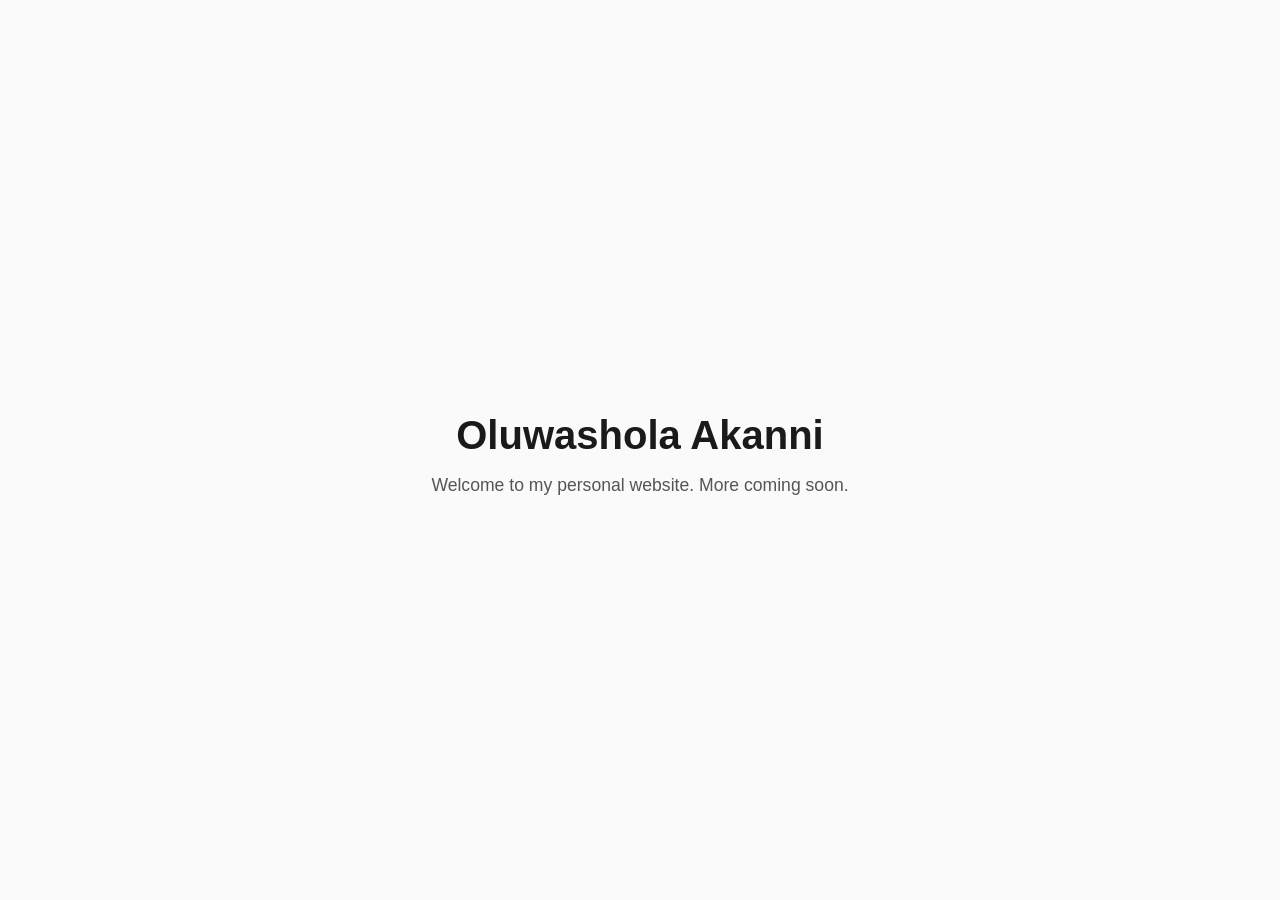
==== index.html @ 84f36f59 "Initial commit Add starter landing page, stylesheet, README, and gitignore for the personal website." ====
<!DOCTYPE html>
<html lang="en">
<head>
  <meta charset="UTF-8" />
  <meta name="viewport" content="width=device-width, initial-scale=1.0" />
  <title>Oluwashola Akanni</title>
  <link rel="stylesheet" href="styles.css" />
</head>
<body>
  <main>
    <h1>Oluwashola Akanni</h1>
    <p>Welcome to my personal website. More coming soon.</p>
  </main>
</body>
</html>
---- styles.css ----
:root {
  --fg: #1a1a1a;
  --bg: #fafafa;
  --accent: #2563eb;
}

* {
  box-sizing: border-box;
}

body {
  margin: 0;
  min-height: 100vh;
  display: grid;
  place-items: center;
  font-family: -apple-system, BlinkMacSystemFont, "Segoe UI", Roboto, sans-serif;
  color: var(--fg);
  background: var(--bg);
}

main {
  text-align: center;
  padding: 2rem;
}

h1 {
  font-size: 2.5rem;
  margin-bottom: 0.5rem;
}

p {
  font-size: 1.1rem;
  color: #555;
}
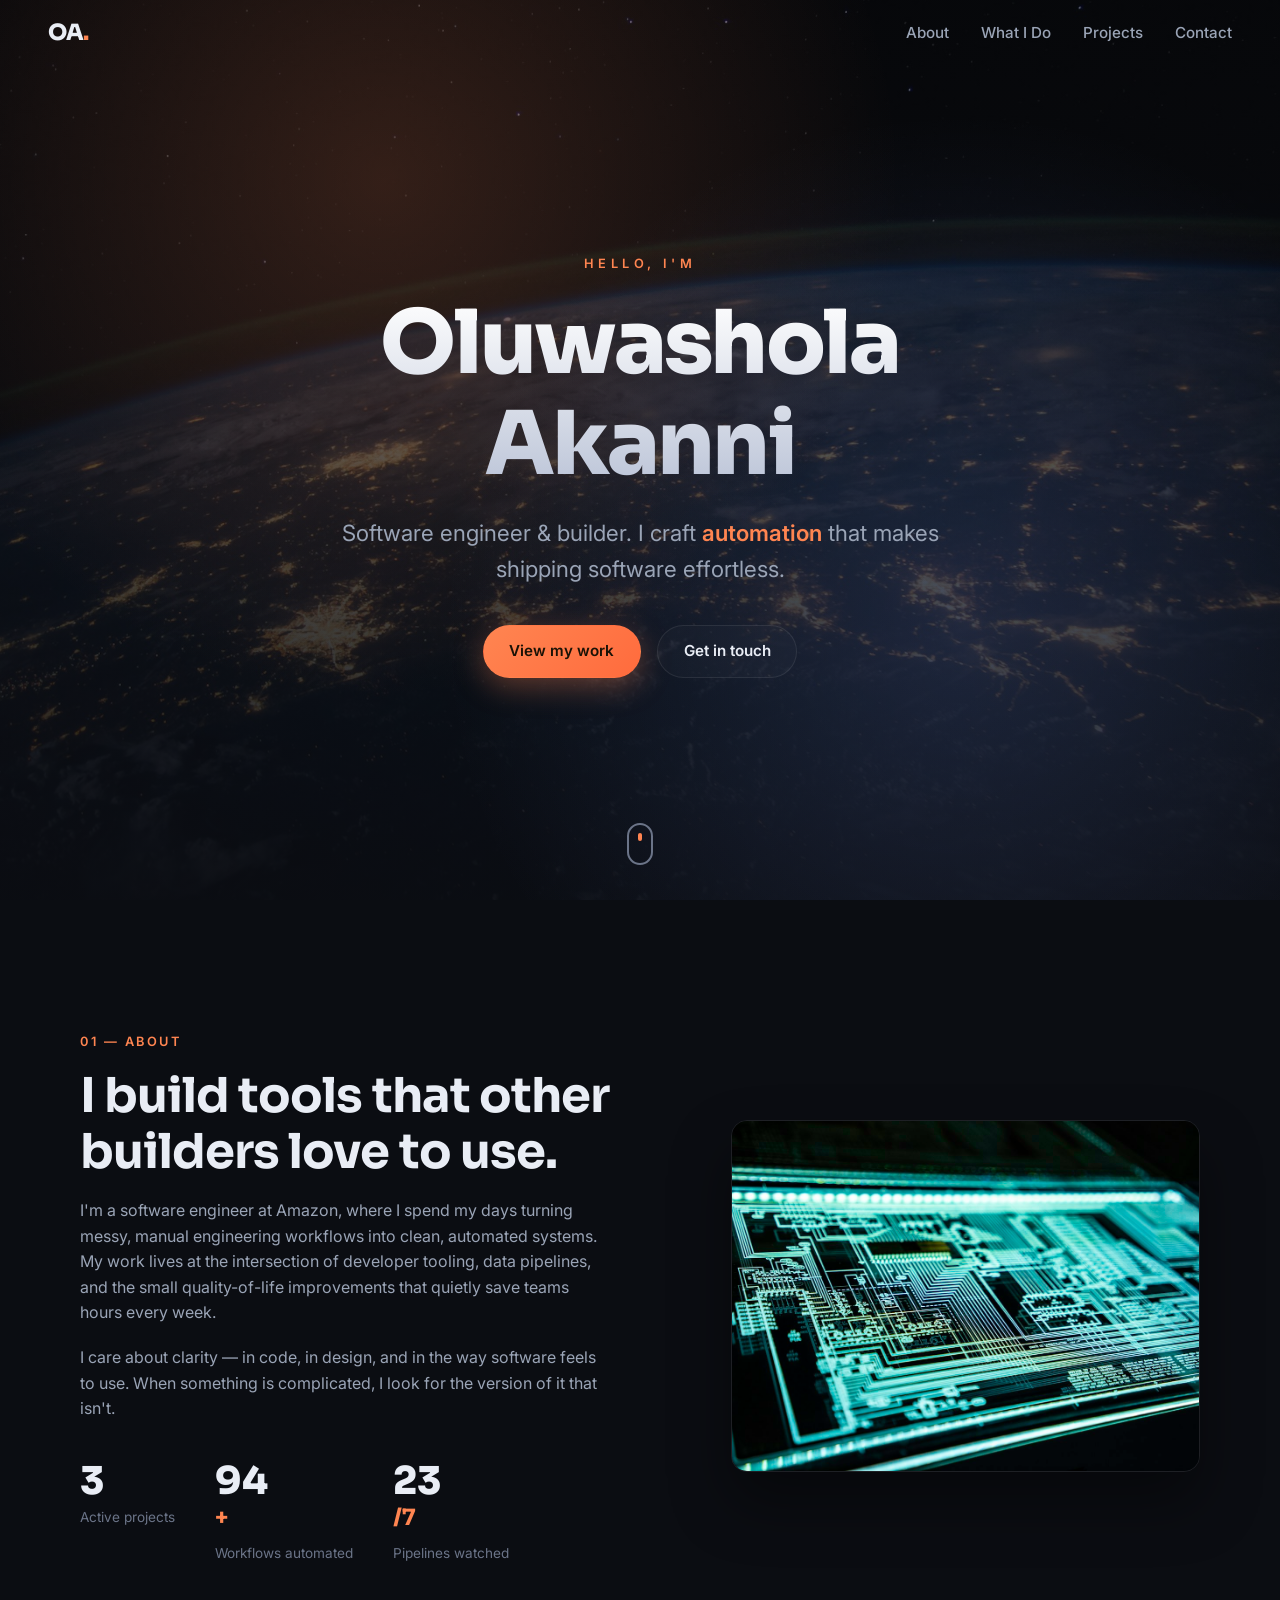
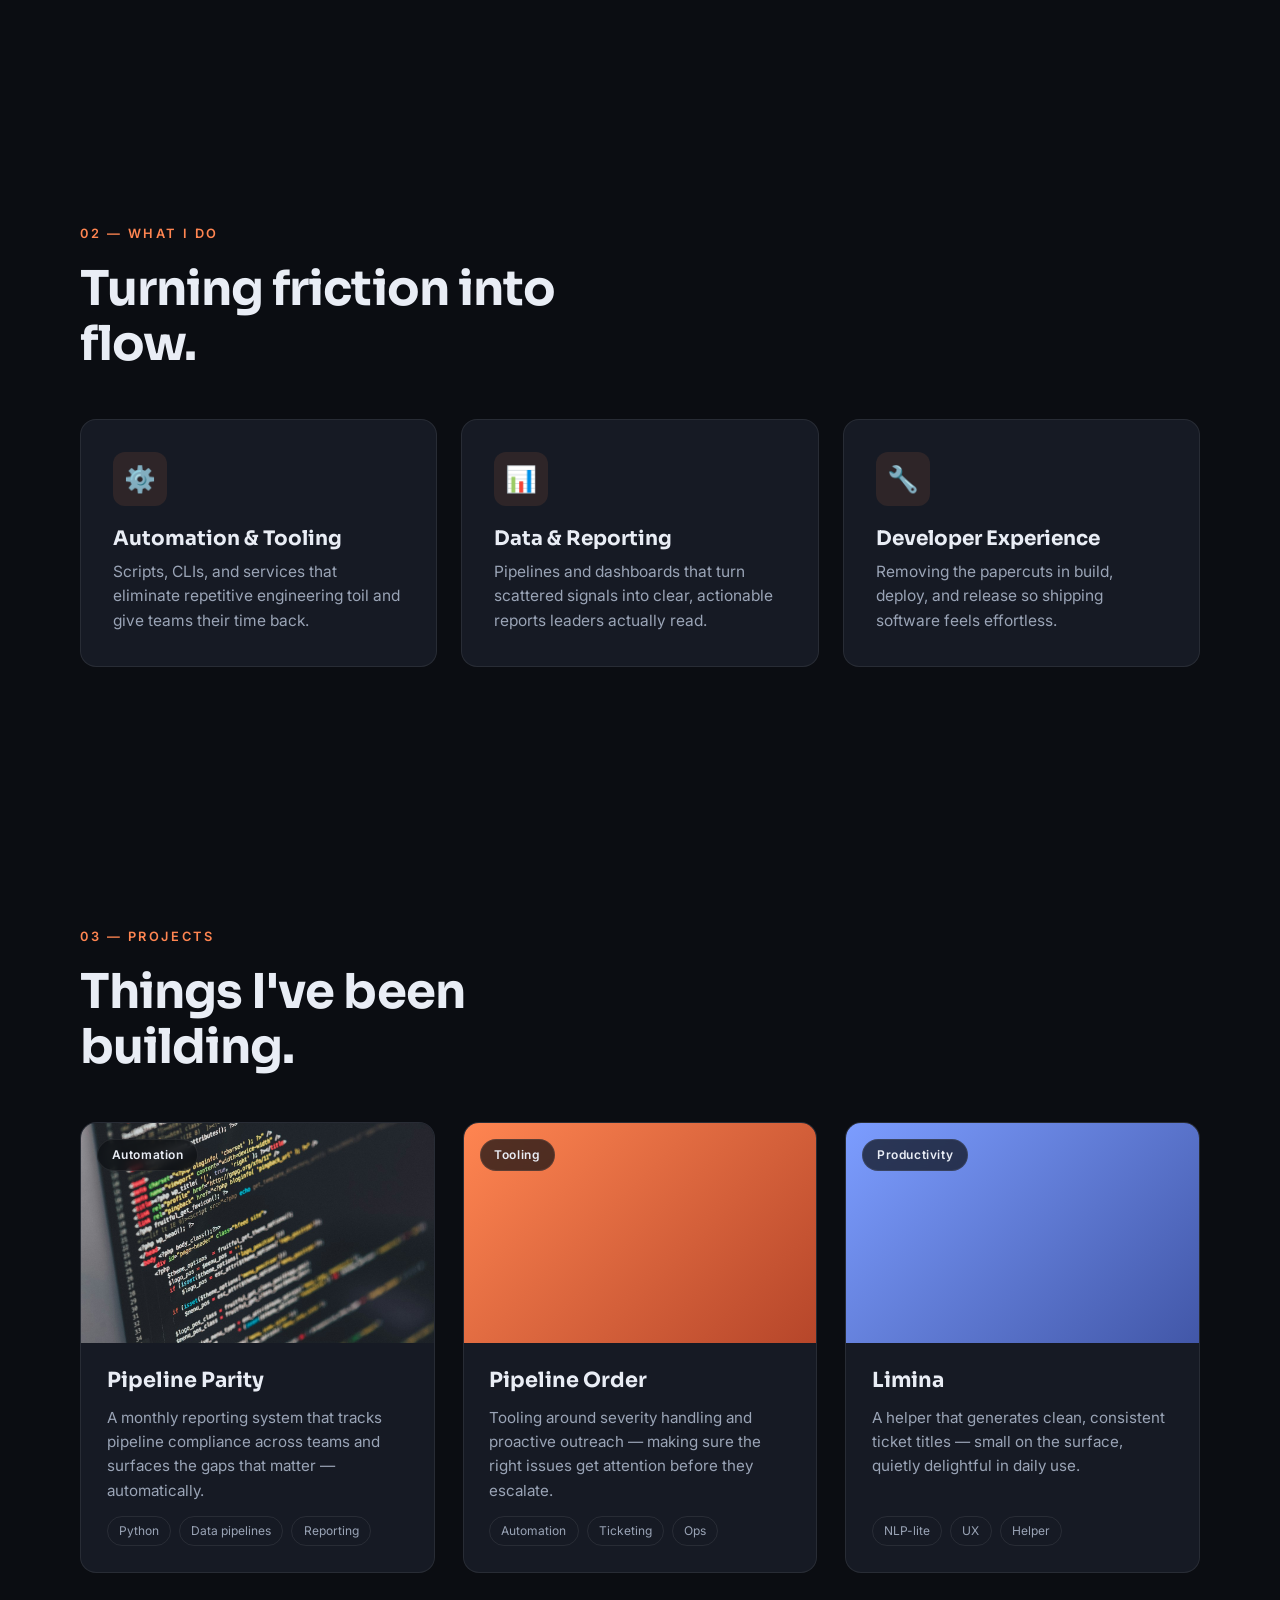
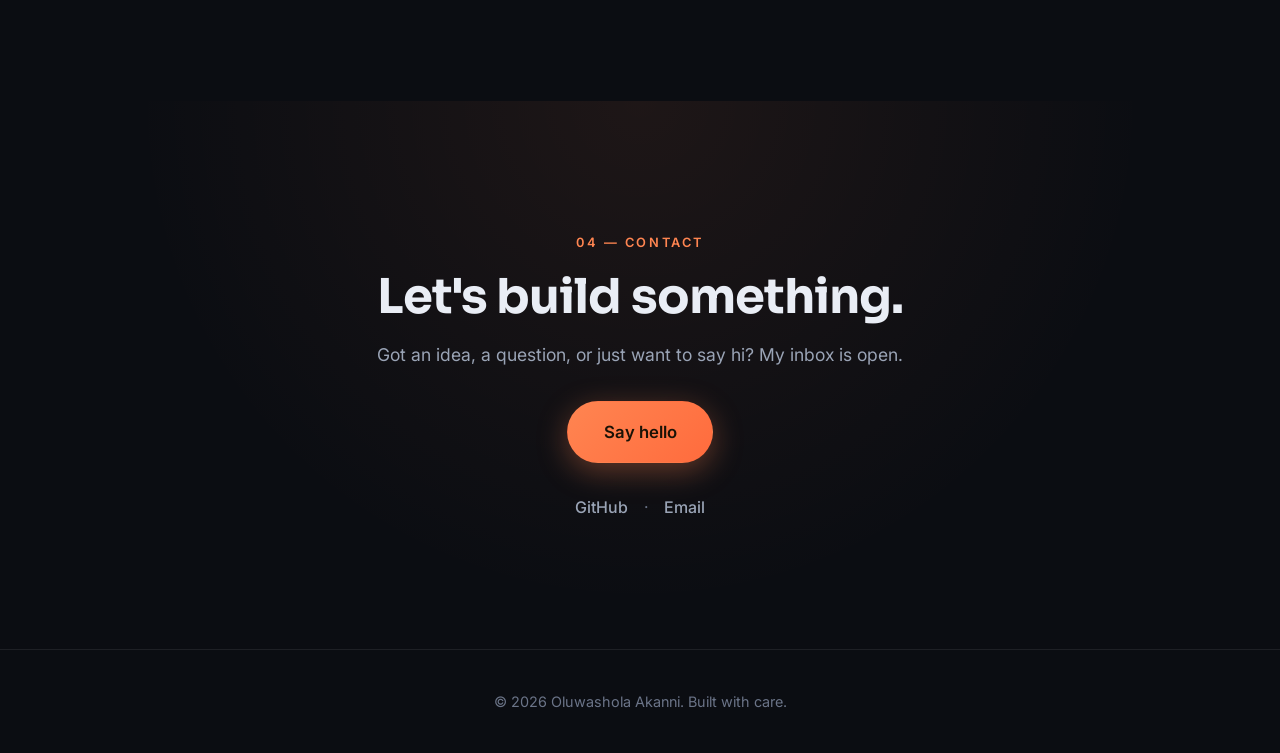
==== commit e6d1681c: "feat: Build modern personal website Replace the starter page with a full single-page site: animated " ====
--- a/index.html
+++ b/index.html
@@ -3,13 +3,201 @@
 <head>
   <meta charset="UTF-8" />
   <meta name="viewport" content="width=device-width, initial-scale=1.0" />
-  <title>Oluwashola Akanni</title>
+  <meta name="description" content="Oluwashola Akanni — software engineer and builder. I design automation and developer tooling that makes shipping software effortless." />
+  <meta name="author" content="Oluwashola Akanni" />
+
+  <!-- Open Graph / social preview -->
+  <meta property="og:title" content="Oluwashola Akanni" />
+  <meta property="og:description" content="Software engineer and builder. I design automation and developer tooling." />
+  <meta property="og:type" content="website" />
+
+  <title>Oluwashola Akanni — Software Engineer & Builder</title>
+
+  <link rel="preconnect" href="https://fonts.googleapis.com" />
+  <link rel="preconnect" href="https://fonts.gstatic.com" crossorigin />
+  <link href="https://fonts.googleapis.com/css2?family=Sora:wght@400;600;700;800&family=Inter:wght@400;500;600&display=swap" rel="stylesheet" />
+
   <link rel="stylesheet" href="styles.css" />
 </head>
 <body>
-  <main>
-    <h1>Oluwashola Akanni</h1>
-    <p>Welcome to my personal website. More coming soon.</p>
-  </main>
+  <!-- Progress bar -->
+  <div class="scroll-progress" id="scrollProgress" aria-hidden="true"></div>
+
+  <!-- Navigation -->
+  <header class="nav" id="nav">
+    <a href="#top" class="nav__brand">OA<span class="nav__dot">.</span></a>
+    <nav class="nav__links" aria-label="Primary">
+      <a href="#about">About</a>
+      <a href="#work">What I Do</a>
+      <a href="#projects">Projects</a>
+      <a href="#contact">Contact</a>
+    </nav>
+    <button class="nav__toggle" id="navToggle" aria-label="Toggle menu" aria-expanded="false">
+      <span></span><span></span><span></span>
+    </button>
+  </header>
+
+  <!-- Hero -->
+  <section class="hero" id="top">
+    <div class="hero__bg" aria-hidden="true"></div>
+    <div class="hero__overlay" aria-hidden="true"></div>
+    <div class="hero__content">
+      <p class="hero__eyebrow reveal">Hello, I'm</p>
+      <h1 class="hero__title reveal">Oluwashola Akanni</h1>
+      <p class="hero__subtitle reveal">
+        Software engineer &amp; builder. I craft
+        <span class="hero__rotator" id="rotator">automation</span>
+        that makes shipping software effortless.
+      </p>
+      <div class="hero__cta reveal">
+        <a href="#projects" class="btn btn--primary">View my work</a>
+        <a href="#contact" class="btn btn--ghost">Get in touch</a>
+      </div>
+    </div>
+    <a href="#about" class="hero__scroll" aria-label="Scroll to content">
+      <span class="hero__scroll-mouse"></span>
+    </a>
+  </section>
+
+  <!-- About -->
+  <section class="section about" id="about">
+    <div class="section__inner">
+      <div class="about__text reveal">
+        <span class="section__label">01 — About</span>
+        <h2 class="section__title">I build tools that other builders love to use.</h2>
+        <p>
+          I'm a software engineer at Amazon, where I spend my days turning messy,
+          manual engineering workflows into clean, automated systems. My work lives
+          at the intersection of developer tooling, data pipelines, and the small
+          quality-of-life improvements that quietly save teams hours every week.
+        </p>
+        <p>
+          I care about clarity — in code, in design, and in the way software feels
+          to use. When something is complicated, I look for the version of it that
+          isn't.
+        </p>
+        <div class="about__stats">
+          <div class="stat">
+            <span class="stat__num" data-count="3">0</span>
+            <span class="stat__label">Active projects</span>
+          </div>
+          <div class="stat">
+            <span class="stat__num" data-count="100">0</span><span class="stat__suffix">+</span>
+            <span class="stat__label">Workflows automated</span>
+          </div>
+          <div class="stat">
+            <span class="stat__num" data-count="24">0</span><span class="stat__suffix">/7</span>
+            <span class="stat__label">Pipelines watched</span>
+          </div>
+        </div>
+      </div>
+      <div class="about__visual reveal">
+        <div class="about__image-wrap">
+          <img src="assets/images/abstract.jpg" alt="Abstract illustration representing data and systems" loading="lazy" />
+        </div>
+      </div>
+    </div>
+  </section>
+
+  <!-- What I Do -->
+  <section class="section work" id="work">
+    <div class="section__inner section__inner--stack">
+      <div class="section__head reveal">
+        <span class="section__label">02 — What I Do</span>
+        <h2 class="section__title">Turning friction into flow.</h2>
+      </div>
+      <div class="cards">
+        <article class="card reveal">
+          <div class="card__icon" aria-hidden="true">⚙️</div>
+          <h3>Automation &amp; Tooling</h3>
+          <p>Scripts, CLIs, and services that eliminate repetitive engineering toil and give teams their time back.</p>
+        </article>
+        <article class="card reveal">
+          <div class="card__icon" aria-hidden="true">📊</div>
+          <h3>Data &amp; Reporting</h3>
+          <p>Pipelines and dashboards that turn scattered signals into clear, actionable reports leaders actually read.</p>
+        </article>
+        <article class="card reveal">
+          <div class="card__icon" aria-hidden="true">🔧</div>
+          <h3>Developer Experience</h3>
+          <p>Removing the papercuts in build, deploy, and release so shipping software feels effortless.</p>
+        </article>
+      </div>
+    </div>
+  </section>
+
+  <!-- Projects -->
+  <section class="section projects" id="projects">
+    <div class="section__inner section__inner--stack">
+      <div class="section__head reveal">
+        <span class="section__label">03 — Projects</span>
+        <h2 class="section__title">Things I've been building.</h2>
+      </div>
+      <div class="projects__grid">
+        <article class="project reveal">
+          <div class="project__media">
+            <img src="assets/images/work.jpg" alt="" loading="lazy" />
+            <span class="project__tag">Automation</span>
+          </div>
+          <div class="project__body">
+            <h3>Pipeline Parity</h3>
+            <p>A monthly reporting system that tracks pipeline compliance across teams and surfaces the gaps that matter — automatically.</p>
+            <ul class="project__stack">
+              <li>Python</li><li>Data pipelines</li><li>Reporting</li>
+            </ul>
+          </div>
+        </article>
+
+        <article class="project reveal">
+          <div class="project__media project__media--alt">
+            <span class="project__tag">Tooling</span>
+          </div>
+          <div class="project__body">
+            <h3>Pipeline Order</h3>
+            <p>Tooling around severity handling and proactive outreach — making sure the right issues get attention before they escalate.</p>
+            <ul class="project__stack">
+              <li>Automation</li><li>Ticketing</li><li>Ops</li>
+            </ul>
+          </div>
+        </article>
+
+        <article class="project reveal">
+          <div class="project__media project__media--alt2">
+            <span class="project__tag">Productivity</span>
+          </div>
+          <div class="project__body">
+            <h3>Limina</h3>
+            <p>A helper that generates clean, consistent ticket titles — small on the surface, quietly delightful in daily use.</p>
+            <ul class="project__stack">
+              <li>NLP-lite</li><li>UX</li><li>Helper</li>
+            </ul>
+          </div>
+        </article>
+      </div>
+    </div>
+  </section>
+
+  <!-- Contact -->
+  <section class="section contact" id="contact">
+    <div class="section__inner contact__inner reveal">
+      <span class="section__label">04 — Contact</span>
+      <h2 class="section__title">Let's build something.</h2>
+      <p class="contact__lead">
+        Got an idea, a question, or just want to say hi? My inbox is open.
+      </p>
+      <a href="mailto:sholaakanni25@gmail.com" class="btn btn--primary btn--lg">Say hello</a>
+      <div class="contact__socials">
+        <a href="https://github.com/Surelaarrgh" target="_blank" rel="noopener">GitHub</a>
+        <span aria-hidden="true">·</span>
+        <a href="mailto:sholaakanni25@gmail.com">Email</a>
+      </div>
+    </div>
+  </section>
+
+  <footer class="footer">
+    <p>© <span id="year"></span> Oluwashola Akanni. Built with care.</p>
+  </footer>
+
+  <script src="script.js"></script>
 </body>
 </html>
--- a/styles.css
+++ b/styles.css
@@ -1,34 +1,267 @@
+/* ============================================================
+   Oluwashola Akanni — Personal Site
+   Modern dark theme, vanilla CSS, no build step
+   ============================================================ */
+
 :root {
-  --fg: #1a1a1a;
-  --bg: #fafafa;
-  --accent: #2563eb;
-}
-
-* {
-  box-sizing: border-box;
-}
+  --bg: #0b0d12;
+  --bg-elevated: #12151d;
+  --bg-card: #161a24;
+  --fg: #e9edf5;
+  --fg-muted: #9aa4b6;
+  --fg-dim: #6b7488;
+  --accent: #ff8551;
+  --accent-2: #7c9dff;
+  --accent-glow: rgba(255, 133, 81, 0.35);
+  --border: rgba(255, 255, 255, 0.08);
+  --radius: 16px;
+  --maxw: 1120px;
+  --ease: cubic-bezier(0.16, 1, 0.3, 1);
+}
+
+* { box-sizing: border-box; margin: 0; padding: 0; }
+
+html { scroll-behavior: smooth; }
 
 body {
-  margin: 0;
-  min-height: 100vh;
-  display: grid;
-  place-items: center;
-  font-family: -apple-system, BlinkMacSystemFont, "Segoe UI", Roboto, sans-serif;
+  font-family: "Inter", -apple-system, BlinkMacSystemFont, sans-serif;
+  background: var(--bg);
   color: var(--fg);
-  background: var(--bg);
-}
-
-main {
-  text-align: center;
-  padding: 2rem;
-}
-
-h1 {
-  font-size: 2.5rem;
-  margin-bottom: 0.5rem;
-}
-
-p {
-  font-size: 1.1rem;
-  color: #555;
-}
+  line-height: 1.6;
+  overflow-x: hidden;
+  -webkit-font-smoothing: antialiased;
+}
+
+h1, h2, h3, .nav__brand { font-family: "Sora", sans-serif; line-height: 1.15; }
+
+a { color: inherit; text-decoration: none; }
+
+img { display: block; max-width: 100%; }
+
+/* ---------- Scroll progress ---------- */
+.scroll-progress {
+  position: fixed; top: 0; left: 0; height: 3px; width: 0%;
+  background: linear-gradient(90deg, var(--accent), var(--accent-2));
+  z-index: 100; transition: width 0.1s linear;
+}
+
+/* ---------- Navigation ---------- */
+.nav {
+  position: fixed; top: 0; left: 0; right: 0; z-index: 90;
+  display: flex; align-items: center; justify-content: space-between;
+  padding: 1.25rem clamp(1.25rem, 5vw, 3rem);
+  transition: background 0.4s var(--ease), padding 0.4s var(--ease), border-color 0.4s var(--ease);
+  border-bottom: 1px solid transparent;
+}
+.nav.is-scrolled {
+  background: rgba(11, 13, 18, 0.8);
+  backdrop-filter: blur(12px);
+  padding-top: 0.85rem; padding-bottom: 0.85rem;
+  border-bottom: 1px solid var(--border);
+}
+.nav__brand { font-weight: 800; font-size: 1.4rem; letter-spacing: -0.02em; }
+.nav__dot { color: var(--accent); }
+.nav__links { display: flex; gap: 2rem; }
+.nav__links a {
+  font-size: 0.95rem; font-weight: 500; color: var(--fg-muted);
+  position: relative; transition: color 0.25s;
+}
+.nav__links a::after {
+  content: ""; position: absolute; left: 0; bottom: -4px; height: 2px; width: 0;
+  background: var(--accent); transition: width 0.3s var(--ease);
+}
+.nav__links a:hover { color: var(--fg); }
+.nav__links a:hover::after { width: 100%; }
+
+.nav__toggle { display: none; flex-direction: column; gap: 5px; background: none; border: 0; cursor: pointer; padding: 6px; }
+.nav__toggle span { width: 24px; height: 2px; background: var(--fg); transition: 0.3s var(--ease); }
+
+/* ---------- Buttons ---------- */
+.btn {
+  display: inline-flex; align-items: center; justify-content: center;
+  padding: 0.85rem 1.6rem; border-radius: 999px; font-weight: 600; font-size: 0.95rem;
+  transition: transform 0.25s var(--ease), box-shadow 0.25s var(--ease), background 0.25s;
+  cursor: pointer; border: 1px solid transparent;
+}
+.btn--lg { padding: 1.05rem 2.2rem; font-size: 1.05rem; }
+.btn--primary {
+  background: linear-gradient(135deg, var(--accent), #ff6b3d);
+  color: #1a1206; box-shadow: 0 8px 30px var(--accent-glow);
+}
+.btn--primary:hover { transform: translateY(-3px); box-shadow: 0 14px 40px var(--accent-glow); }
+.btn--ghost { border-color: var(--border); color: var(--fg); background: rgba(255,255,255,0.02); }
+.btn--ghost:hover { transform: translateY(-3px); border-color: var(--accent); color: var(--accent); }
+
+/* ---------- Hero ---------- */
+.hero {
+  position: relative; min-height: 100vh; display: flex; flex-direction: column;
+  align-items: center; justify-content: center; text-align: center;
+  padding: 6rem 1.5rem 4rem; overflow: hidden;
+}
+.hero__bg {
+  position: absolute; inset: 0;
+  background: url("assets/images/hero-bg.jpg") center/cover no-repeat;
+  transform: scale(1.1); filter: saturate(1.1);
+  animation: slowZoom 20s ease-in-out infinite alternate;
+}
+@keyframes slowZoom { to { transform: scale(1.22); } }
+.hero__overlay {
+  position: absolute; inset: 0;
+  background:
+    radial-gradient(circle at 30% 20%, rgba(255,133,81,0.18), transparent 45%),
+    radial-gradient(circle at 75% 70%, rgba(124,157,255,0.16), transparent 45%),
+    linear-gradient(180deg, rgba(11,13,18,0.55), rgba(11,13,18,0.92));
+}
+.hero__content { position: relative; z-index: 2; max-width: 820px; }
+.hero__eyebrow {
+  text-transform: uppercase; letter-spacing: 0.35em; font-size: 0.8rem;
+  color: var(--accent); font-weight: 600; margin-bottom: 1.2rem;
+}
+.hero__title {
+  font-size: clamp(2.8rem, 8vw, 5.5rem); font-weight: 800; letter-spacing: -0.03em;
+  background: linear-gradient(180deg, #fff, #b9c2d6);
+  -webkit-background-clip: text; background-clip: text; color: transparent;
+  margin-bottom: 1.2rem;
+}
+.hero__subtitle {
+  font-size: clamp(1.05rem, 2.4vw, 1.4rem); color: var(--fg-muted);
+  max-width: 620px; margin: 0 auto 2.4rem;
+}
+.hero__rotator {
+  color: var(--accent); font-weight: 600; position: relative;
+  display: inline-block; min-width: 4ch; text-align: left;
+}
+.hero__cta { display: flex; gap: 1rem; justify-content: center; flex-wrap: wrap; }
+
+.hero__scroll { position: absolute; bottom: 2.2rem; left: 50%; transform: translateX(-50%); z-index: 2; }
+.hero__scroll-mouse {
+  display: block; width: 26px; height: 42px; border: 2px solid var(--fg-dim);
+  border-radius: 14px; position: relative;
+}
+.hero__scroll-mouse::after {
+  content: ""; position: absolute; top: 8px; left: 50%; transform: translateX(-50%);
+  width: 4px; height: 8px; border-radius: 2px; background: var(--accent);
+  animation: scrollWheel 1.6s ease-in-out infinite;
+}
+@keyframes scrollWheel { 0%,100% { opacity: 0; top: 8px; } 50% { opacity: 1; top: 18px; } }
+
+/* ---------- Sections ---------- */
+.section { padding: clamp(4.5rem, 10vw, 8rem) clamp(1.25rem, 5vw, 3rem); }
+.section__inner { max-width: var(--maxw); margin: 0 auto; }
+.section__inner--stack { display: flex; flex-direction: column; gap: 3rem; }
+.section__label {
+  display: inline-block; font-size: 0.8rem; letter-spacing: 0.2em; text-transform: uppercase;
+  color: var(--accent); font-weight: 600; margin-bottom: 1rem;
+}
+.section__title {
+  font-size: clamp(1.8rem, 4.5vw, 3rem); font-weight: 700; letter-spacing: -0.02em;
+  max-width: 16ch;
+}
+.section__head { max-width: 720px; }
+
+/* ---------- About ---------- */
+.about__inner {}
+.about .section__inner {
+  display: grid; grid-template-columns: 1.1fr 0.9fr; gap: clamp(2rem, 6vw, 5rem); align-items: center;
+}
+.about__text p { color: var(--fg-muted); margin-top: 1.2rem; max-width: 52ch; }
+.about__stats { display: flex; gap: 2.5rem; margin-top: 2.5rem; flex-wrap: wrap; }
+.stat { display: flex; flex-direction: column; }
+.stat__num { font-family: "Sora"; font-size: 2.4rem; font-weight: 800; color: var(--fg); line-height: 1; }
+.stat__suffix { font-family: "Sora"; font-size: 1.4rem; font-weight: 700; color: var(--accent); }
+.stat__label { font-size: 0.85rem; color: var(--fg-dim); margin-top: 0.4rem; }
+.about__image-wrap {
+  border-radius: var(--radius); overflow: hidden; border: 1px solid var(--border);
+  position: relative; aspect-ratio: 4/3;
+  box-shadow: 0 30px 60px rgba(0,0,0,0.4);
+}
+.about__image-wrap img { width: 100%; height: 100%; object-fit: cover; transition: transform 0.6s var(--ease); }
+.about__image-wrap:hover img { transform: scale(1.06); }
+
+/* ---------- Cards (What I Do) ---------- */
+.cards { display: grid; grid-template-columns: repeat(auto-fit, minmax(260px, 1fr)); gap: 1.5rem; }
+.card {
+  background: var(--bg-card); border: 1px solid var(--border); border-radius: var(--radius);
+  padding: 2rem; transition: transform 0.35s var(--ease), border-color 0.35s, background 0.35s;
+}
+.card:hover { transform: translateY(-6px); border-color: rgba(255,133,81,0.4); background: var(--bg-elevated); }
+.card__icon {
+  width: 54px; height: 54px; display: grid; place-items: center; font-size: 1.6rem;
+  background: rgba(255,133,81,0.1); border-radius: 12px; margin-bottom: 1.3rem;
+}
+.card h3 { font-size: 1.25rem; margin-bottom: 0.6rem; }
+.card p { color: var(--fg-muted); font-size: 0.97rem; }
+
+/* ---------- Projects ---------- */
+.projects__grid { display: grid; grid-template-columns: repeat(auto-fit, minmax(300px, 1fr)); gap: 1.75rem; }
+.project {
+  background: var(--bg-card); border: 1px solid var(--border); border-radius: var(--radius);
+  overflow: hidden; transition: transform 0.35s var(--ease), border-color 0.35s;
+  display: flex; flex-direction: column;
+}
+.project:hover { transform: translateY(-6px); border-color: rgba(124,157,255,0.4); }
+.project__media {
+  position: relative; aspect-ratio: 16/10; overflow: hidden;
+  background: linear-gradient(135deg, #2a2f3d, #171b24);
+}
+.project__media img { width: 100%; height: 100%; object-fit: cover; transition: transform 0.6s var(--ease); }
+.project:hover .project__media img { transform: scale(1.08); }
+.project__media--alt { background: linear-gradient(135deg, #ff8551, #b6462a); }
+.project__media--alt2 { background: linear-gradient(135deg, #7c9dff, #4257a8); }
+.project__tag {
+  position: absolute; top: 1rem; left: 1rem; z-index: 2;
+  background: rgba(11,13,18,0.7); backdrop-filter: blur(6px);
+  padding: 0.35rem 0.85rem; border-radius: 999px; font-size: 0.75rem; font-weight: 600;
+  letter-spacing: 0.05em; border: 1px solid var(--border);
+}
+.project__body { padding: 1.6rem; display: flex; flex-direction: column; gap: 0.8rem; flex: 1; }
+.project__body h3 { font-size: 1.3rem; }
+.project__body p { color: var(--fg-muted); font-size: 0.95rem; flex: 1; }
+.project__stack { list-style: none; display: flex; flex-wrap: wrap; gap: 0.5rem; }
+.project__stack li {
+  font-size: 0.75rem; color: var(--fg-muted); padding: 0.3rem 0.7rem;
+  border: 1px solid var(--border); border-radius: 999px;
+}
+
+/* ---------- Contact ---------- */
+.contact { background:
+    radial-gradient(circle at 50% 0%, rgba(255,133,81,0.08), transparent 60%), var(--bg); }
+.contact__inner { text-align: center; max-width: 640px; margin: 0 auto; }
+.contact__inner .section__title { margin: 0 auto 1rem; }
+.contact__lead { color: var(--fg-muted); font-size: 1.1rem; margin-bottom: 2rem; }
+.contact__socials { margin-top: 2rem; display: flex; gap: 1rem; justify-content: center; align-items: center; color: var(--fg-dim); }
+.contact__socials a { color: var(--fg-muted); font-weight: 500; transition: color 0.25s; }
+.contact__socials a:hover { color: var(--accent); }
+
+/* ---------- Footer ---------- */
+.footer {
+  padding: 2.5rem 1.5rem; text-align: center; border-top: 1px solid var(--border);
+  color: var(--fg-dim); font-size: 0.9rem;
+}
+
+/* ---------- Reveal animation ---------- */
+.reveal { opacity: 0; transform: translateY(28px); transition: opacity 0.8s var(--ease), transform 0.8s var(--ease); }
+.reveal.is-visible { opacity: 1; transform: translateY(0); }
+
+/* ---------- Responsive ---------- */
+@media (max-width: 820px) {
+  .nav__links {
+    position: fixed; inset: 0 0 0 auto; width: min(75vw, 320px);
+    background: var(--bg-elevated); flex-direction: column; justify-content: center;
+    gap: 2rem; padding: 2rem; transform: translateX(100%); transition: transform 0.4s var(--ease);
+    border-left: 1px solid var(--border);
+  }
+  .nav__links.is-open { transform: translateX(0); }
+  .nav__links a { font-size: 1.2rem; }
+  .nav__toggle { display: flex; z-index: 95; }
+  .nav__toggle.is-open span:nth-child(1) { transform: translateY(7px) rotate(45deg); }
+  .nav__toggle.is-open span:nth-child(2) { opacity: 0; }
+  .nav__toggle.is-open span:nth-child(3) { transform: translateY(-7px) rotate(-45deg); }
+  .about .section__inner { grid-template-columns: 1fr; }
+  .about__visual { order: -1; }
+}
+
+@media (prefers-reduced-motion: reduce) {
+  *, *::before, *::after { animation: none !important; transition: none !important; }
+  .reveal { opacity: 1; transform: none; }
+}
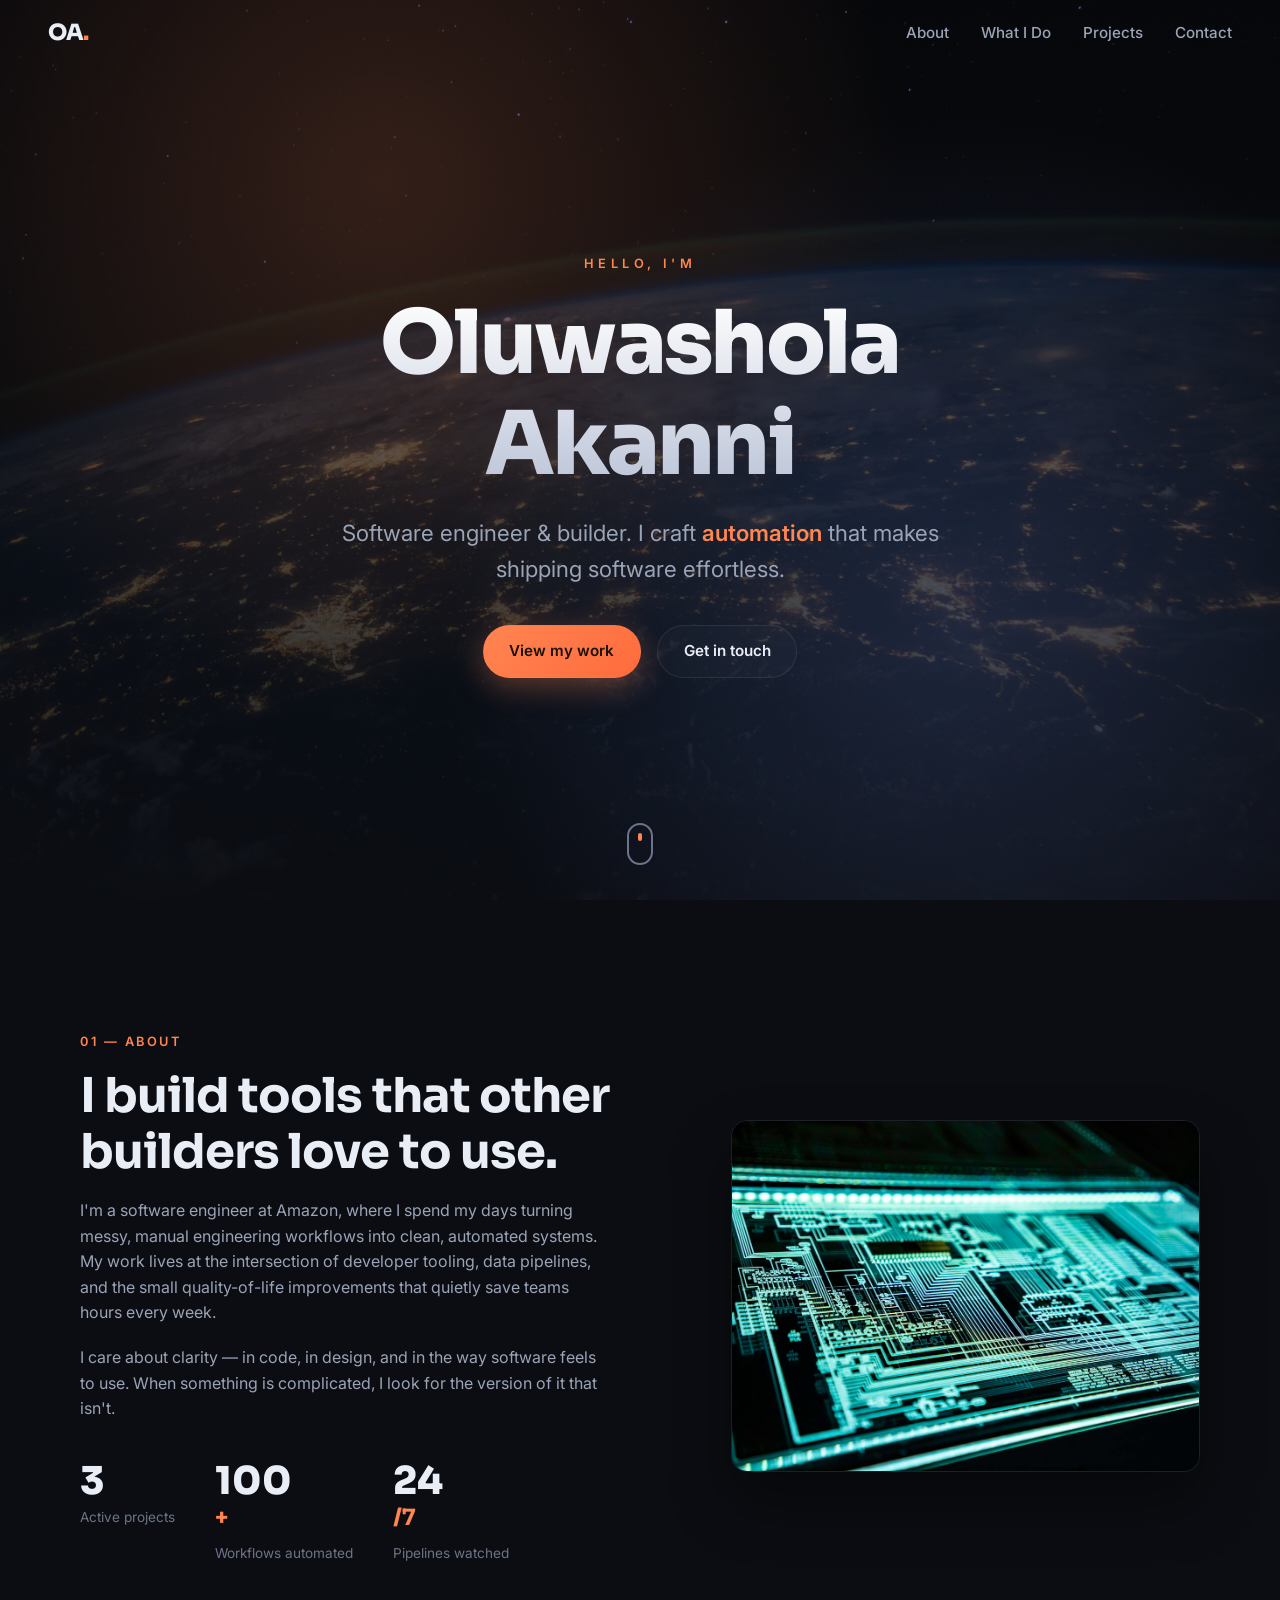
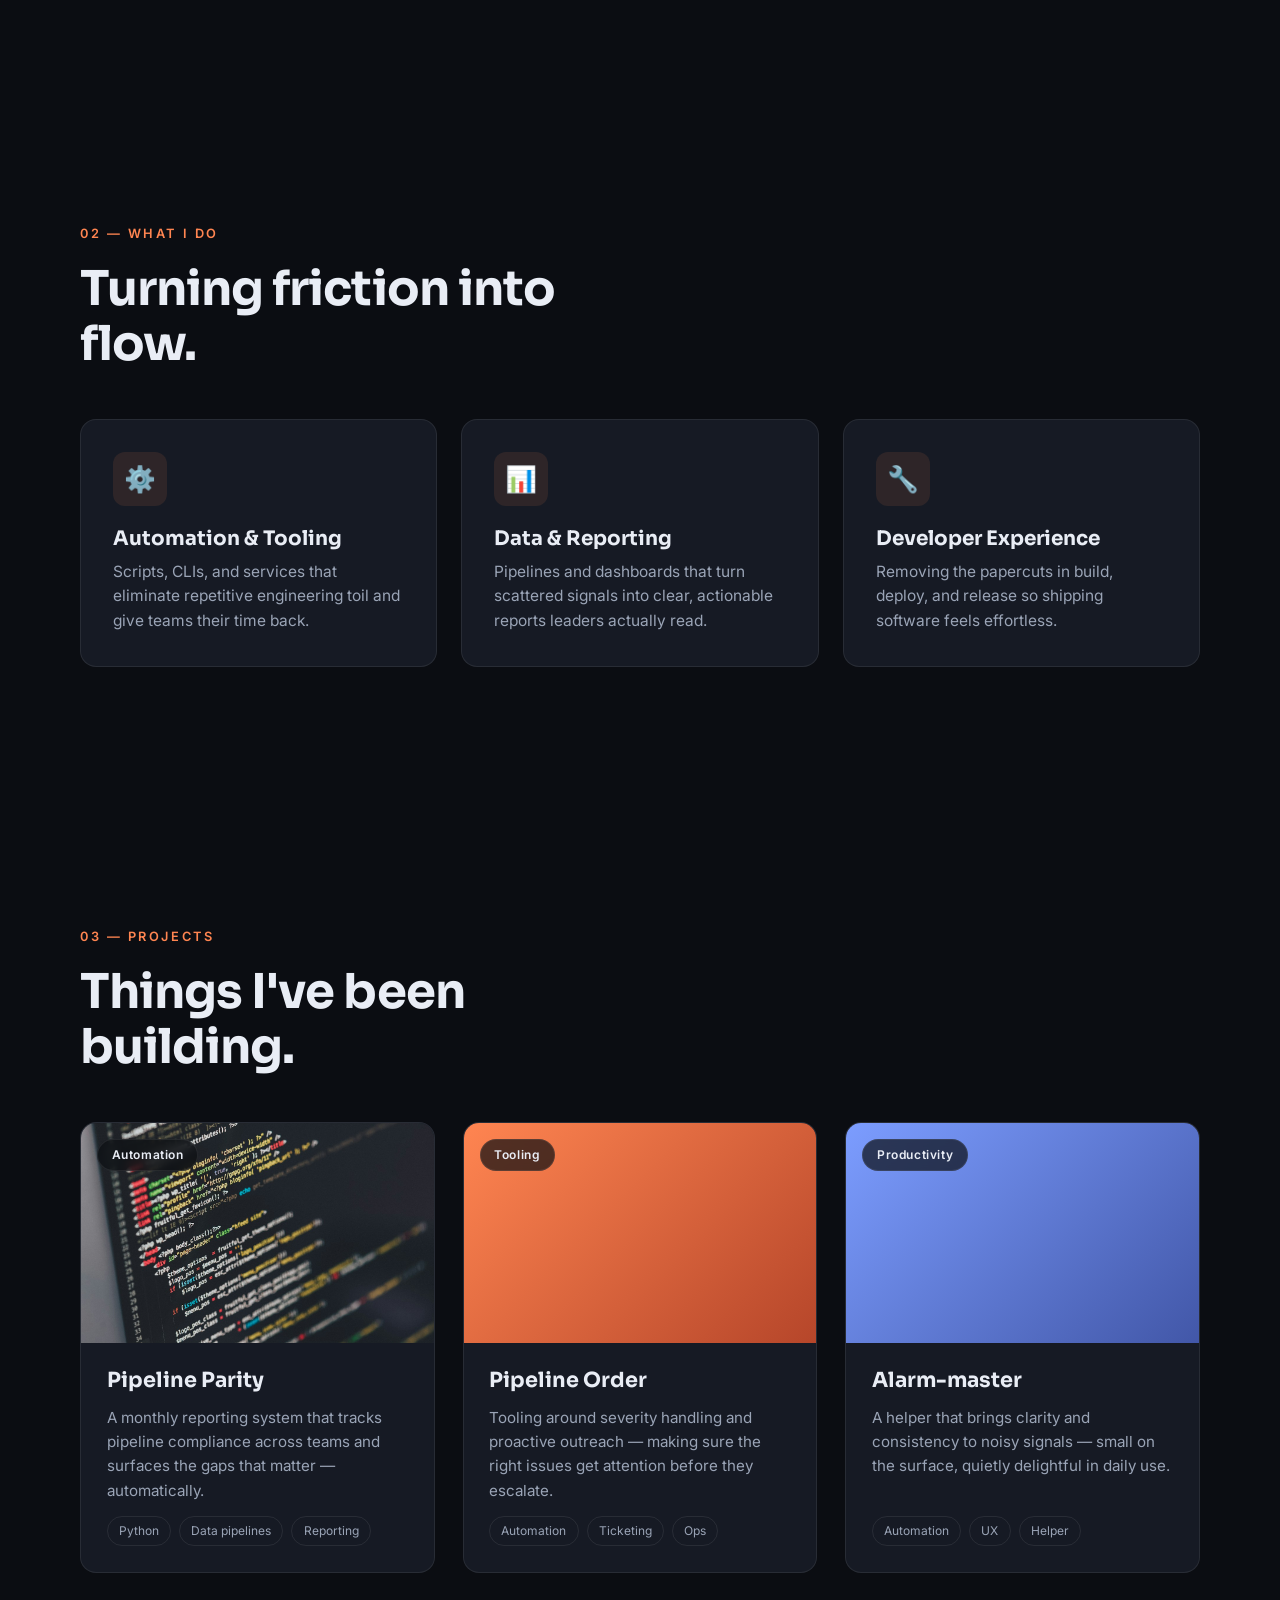
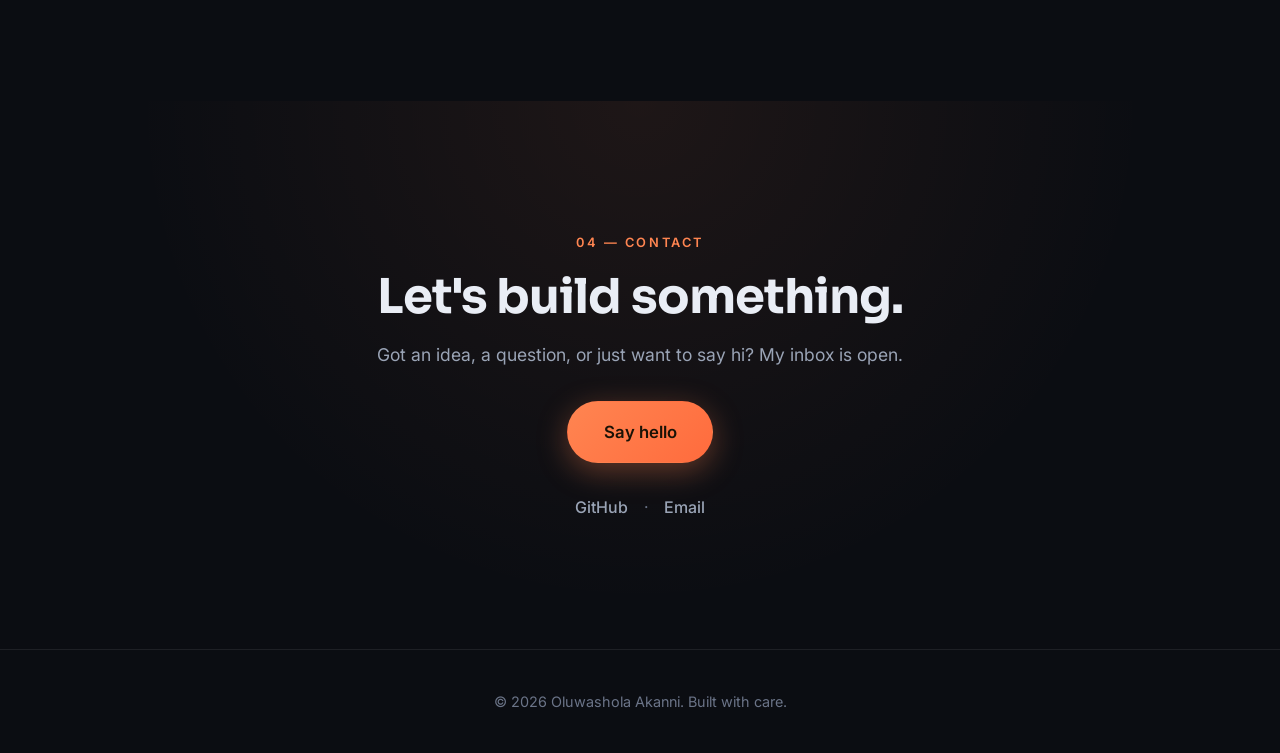
==== commit 8fb9a66d: "refactor: Rename Limina project to Alarm-master Limina may be an internal-only name; rename the show" ====
--- a/index.html
+++ b/index.html
@@ -166,10 +166,10 @@
             <span class="project__tag">Productivity</span>
           </div>
           <div class="project__body">
-            <h3>Limina</h3>
-            <p>A helper that generates clean, consistent ticket titles — small on the surface, quietly delightful in daily use.</p>
+            <h3>Alarm-master</h3>
+            <p>A helper that brings clarity and consistency to noisy signals — small on the surface, quietly delightful in daily use.</p>
             <ul class="project__stack">
-              <li>NLP-lite</li><li>UX</li><li>Helper</li>
+              <li>Automation</li><li>UX</li><li>Helper</li>
             </ul>
           </div>
         </article>
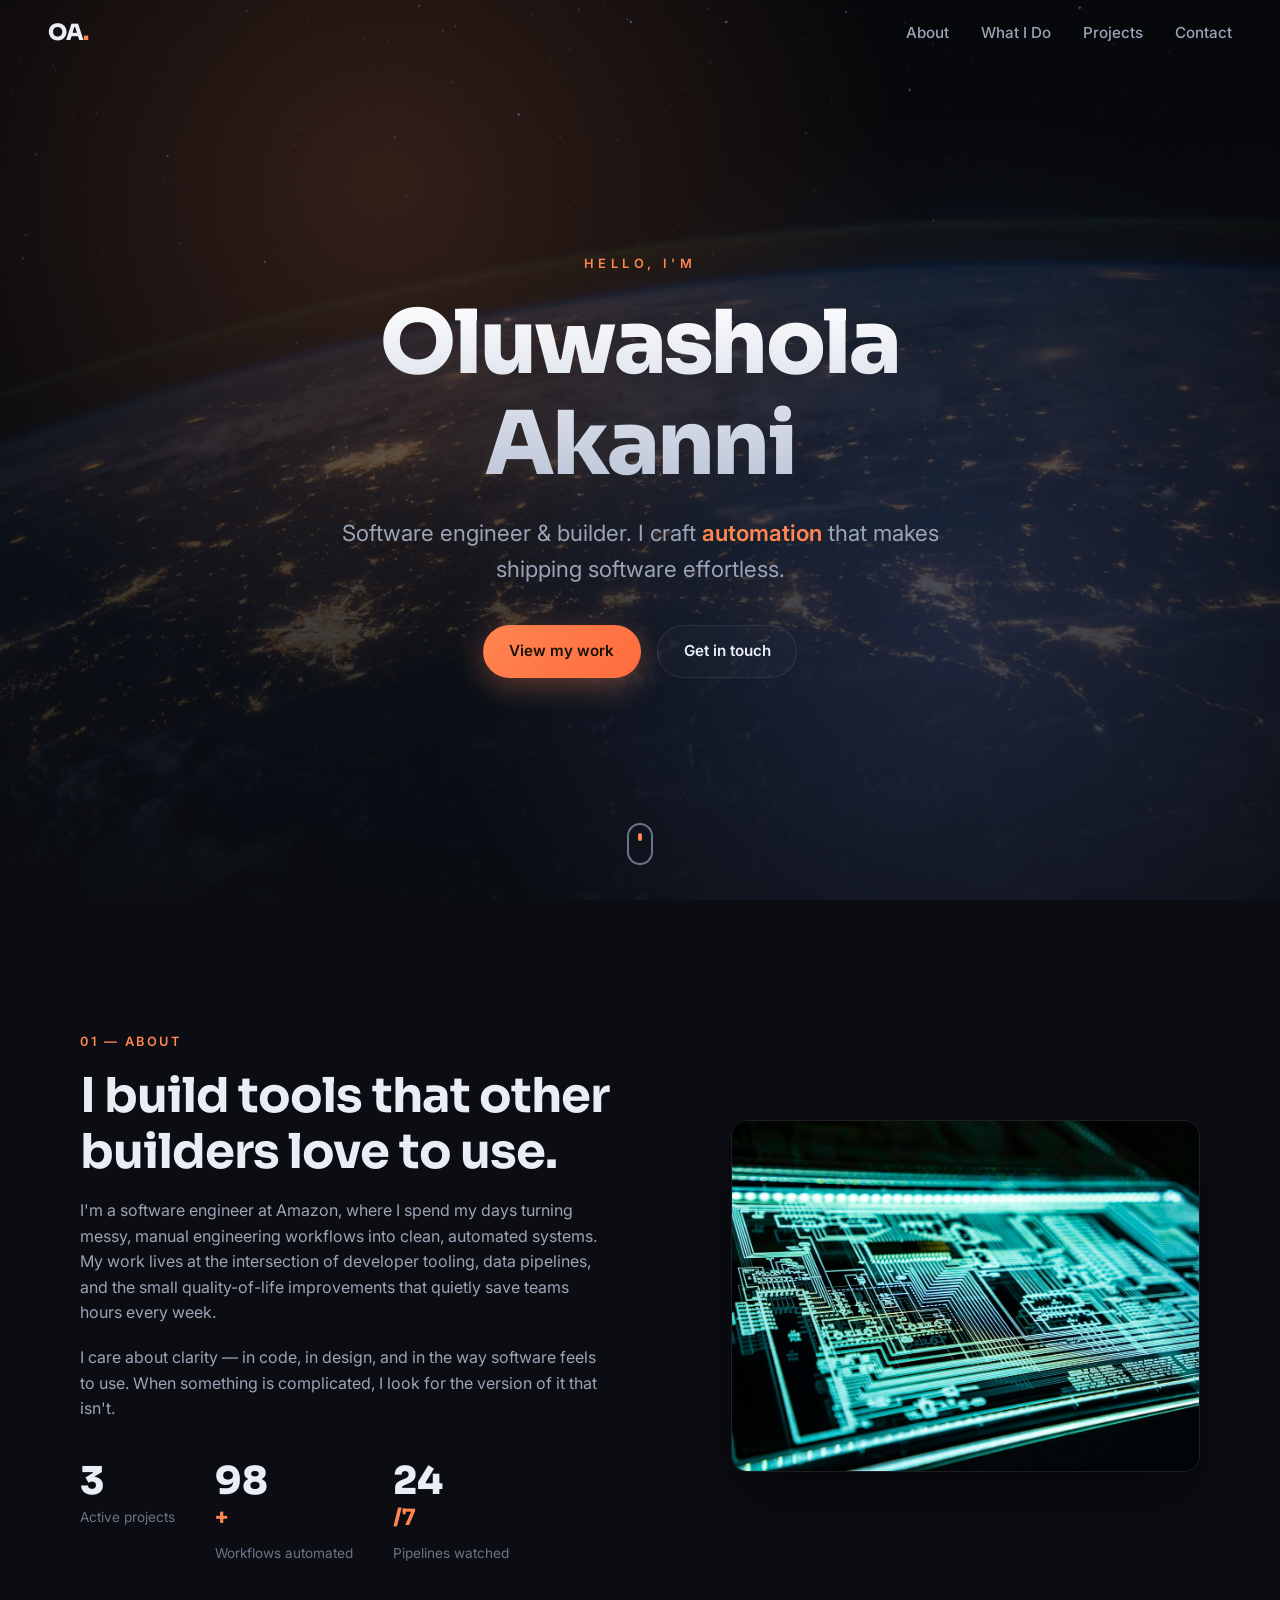
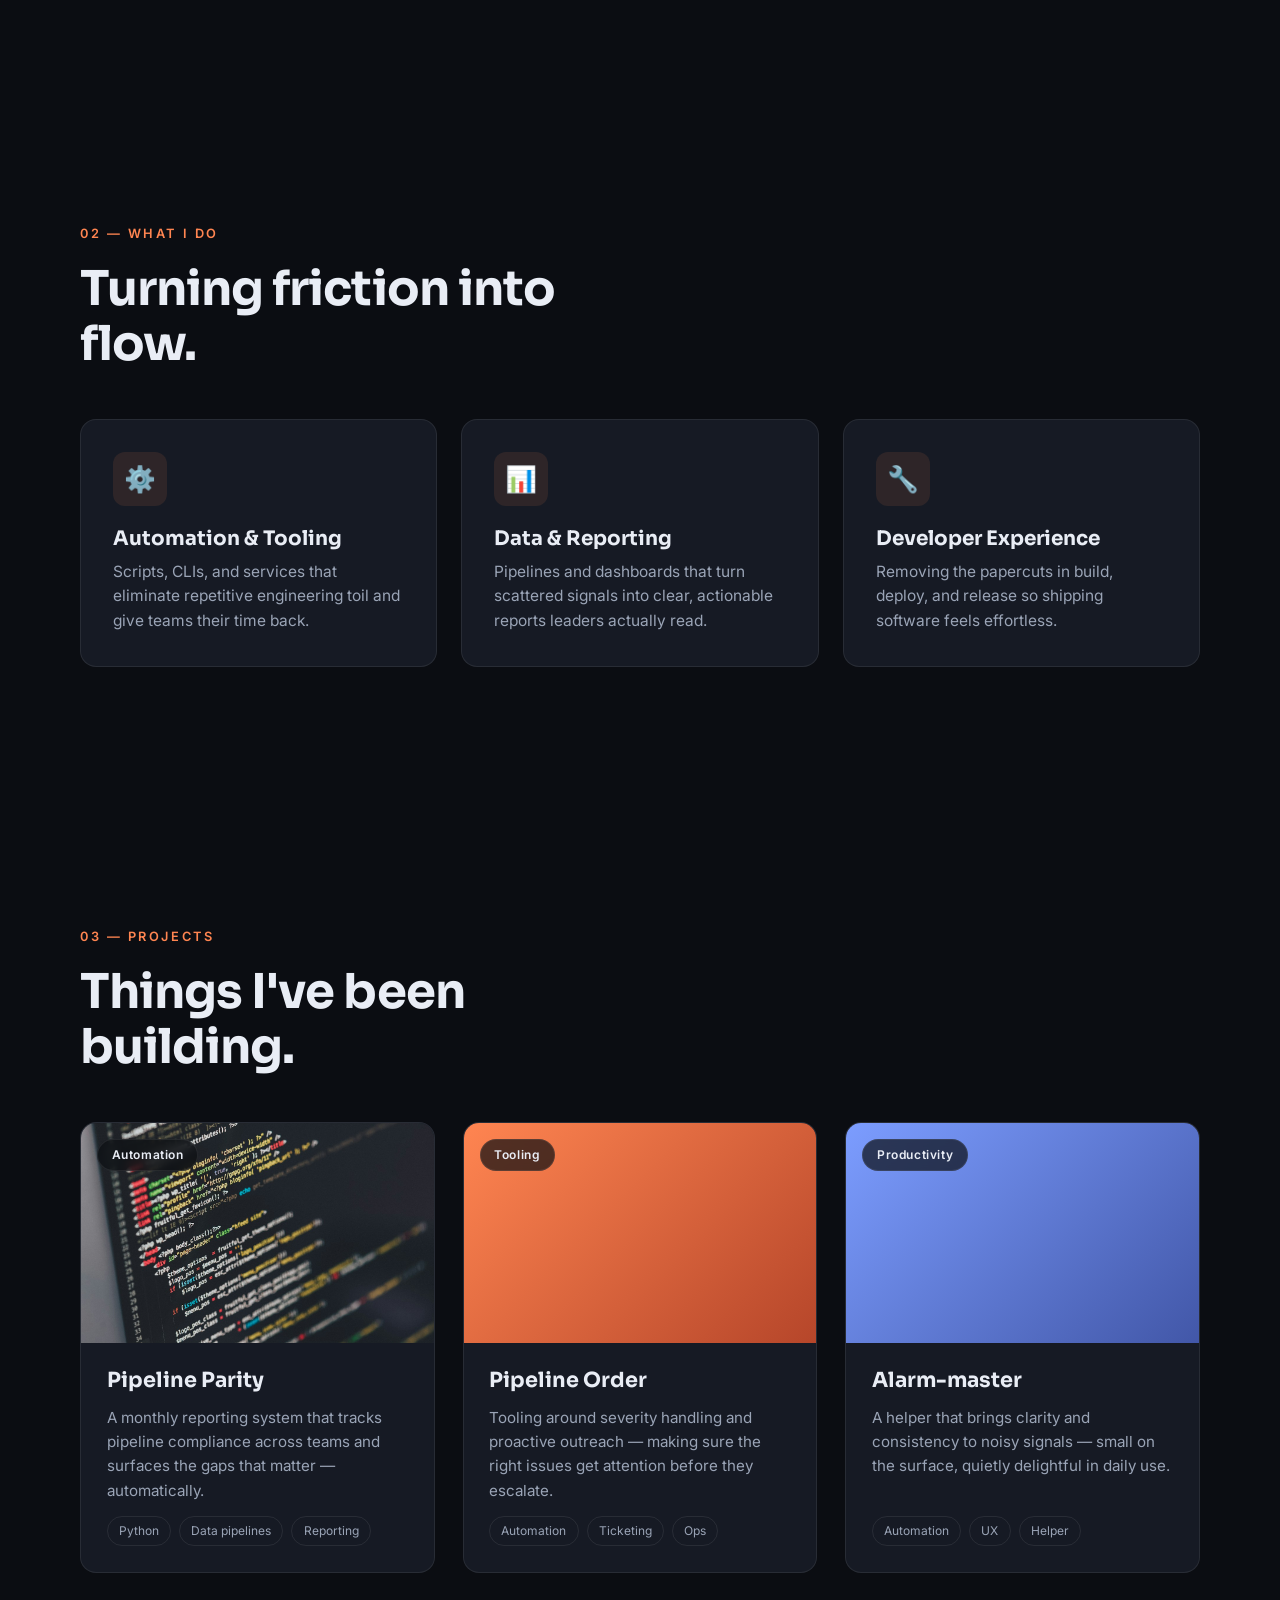
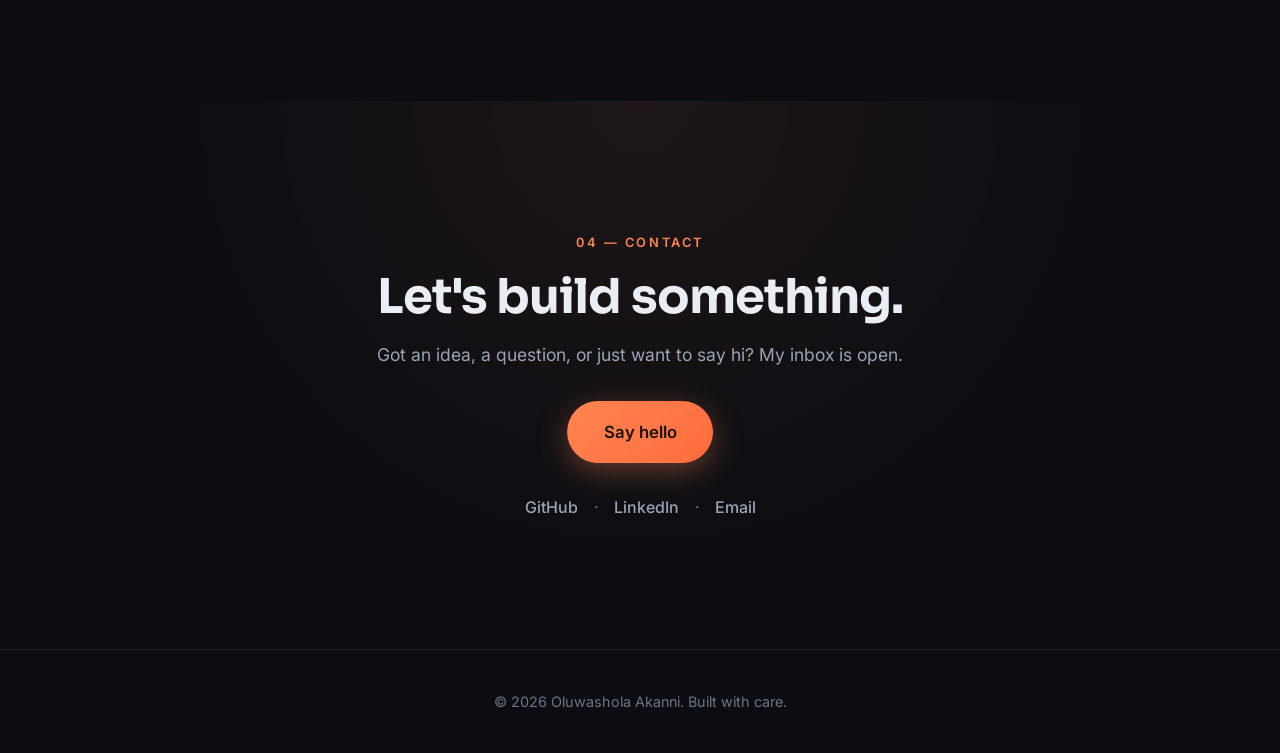
==== commit 0ffe4fa0: "feat: Add LinkedIn to contact links" ====
--- a/index.html
+++ b/index.html
@@ -189,6 +189,8 @@
       <div class="contact__socials">
         <a href="https://github.com/Surelaarrgh" target="_blank" rel="noopener">GitHub</a>
         <span aria-hidden="true">·</span>
+        <a href="https://www.linkedin.com/in/oluwashola-akanni" target="_blank" rel="noopener">LinkedIn</a>
+        <span aria-hidden="true">·</span>
         <a href="mailto:sholaakanni25@gmail.com">Email</a>
       </div>
     </div>
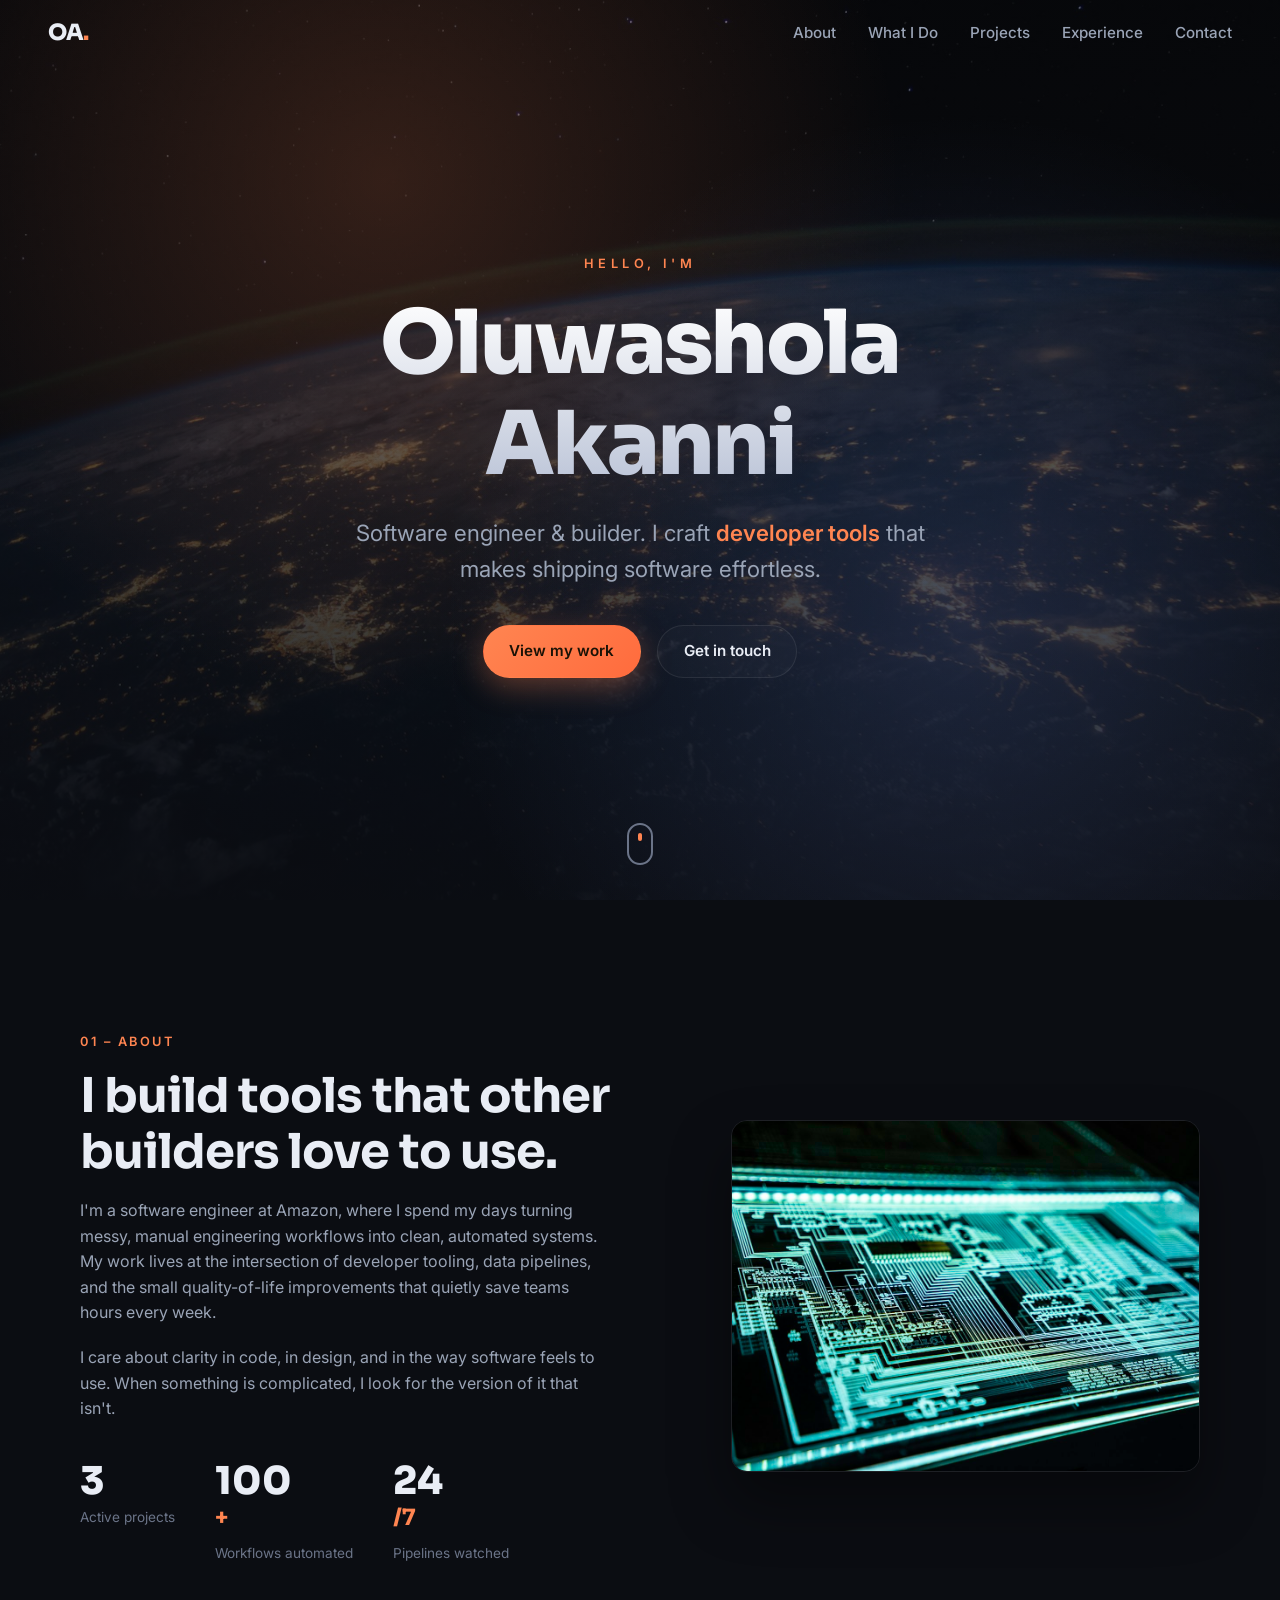
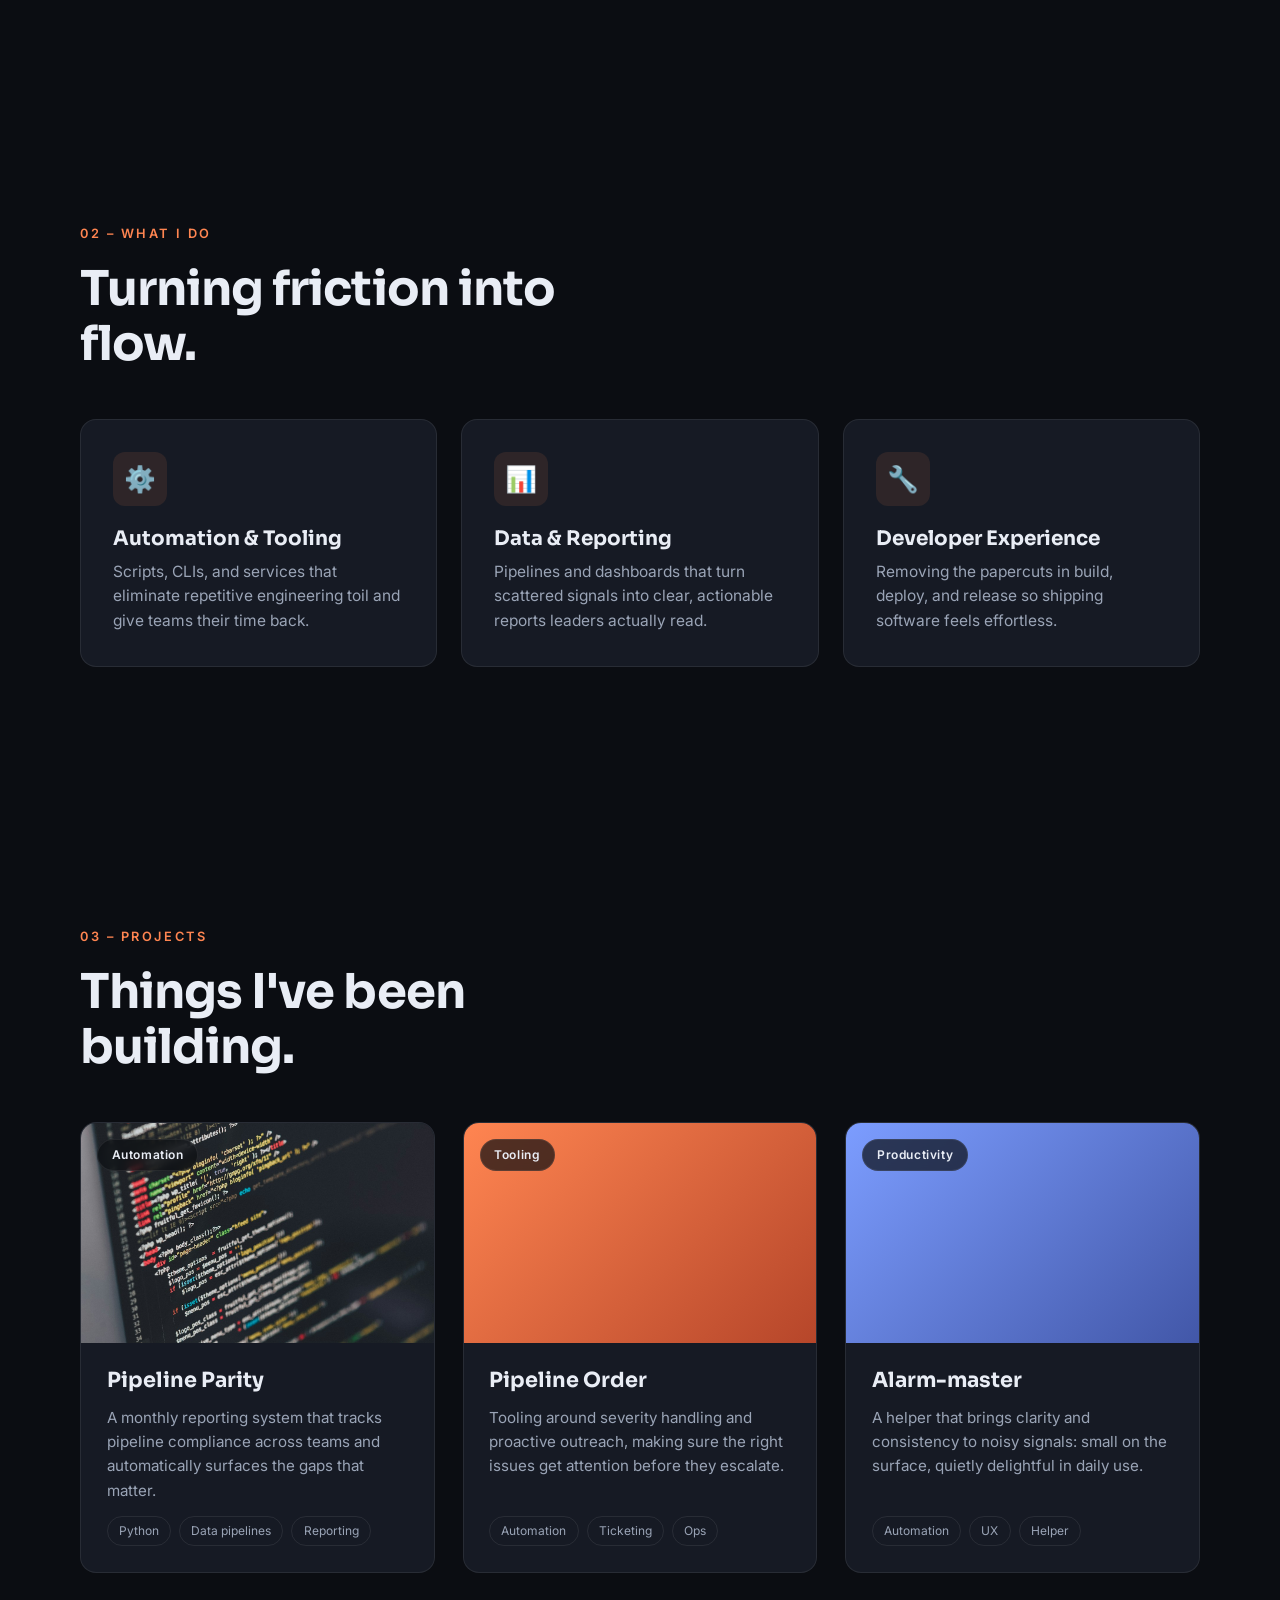
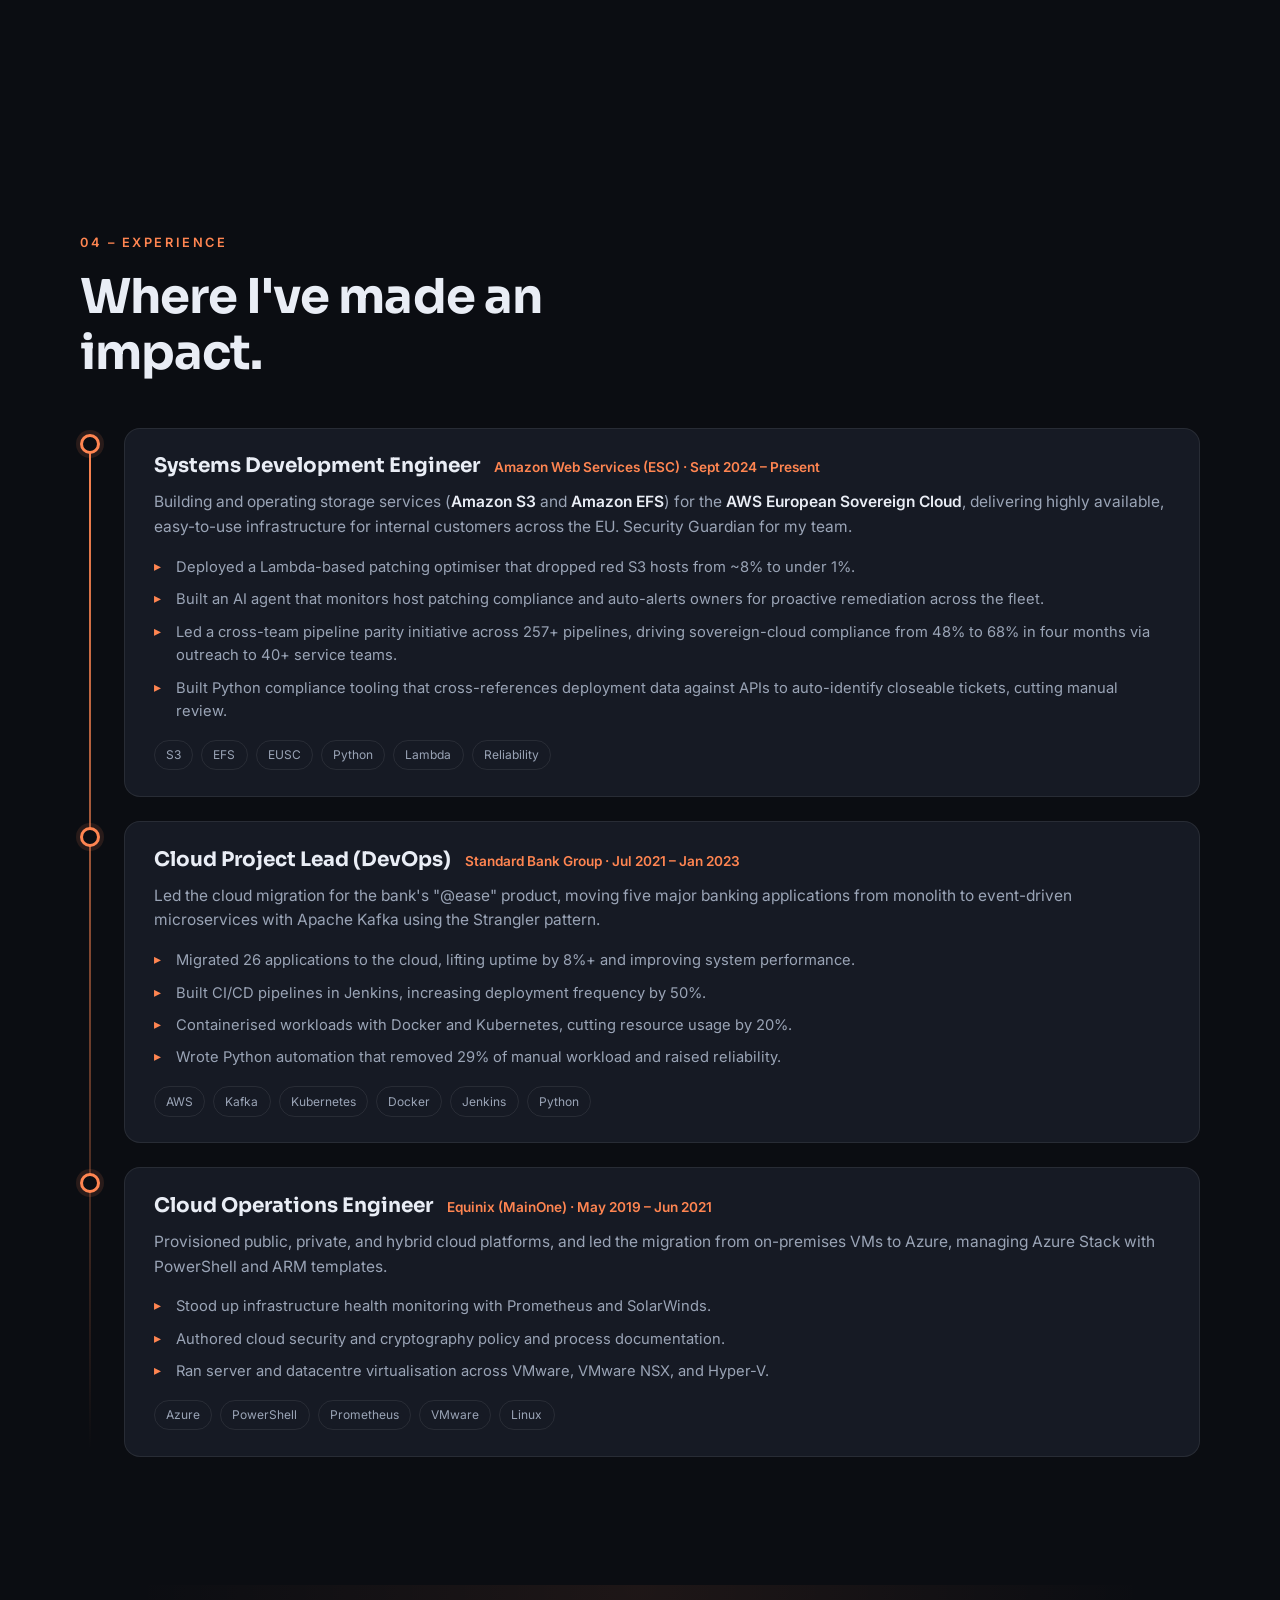
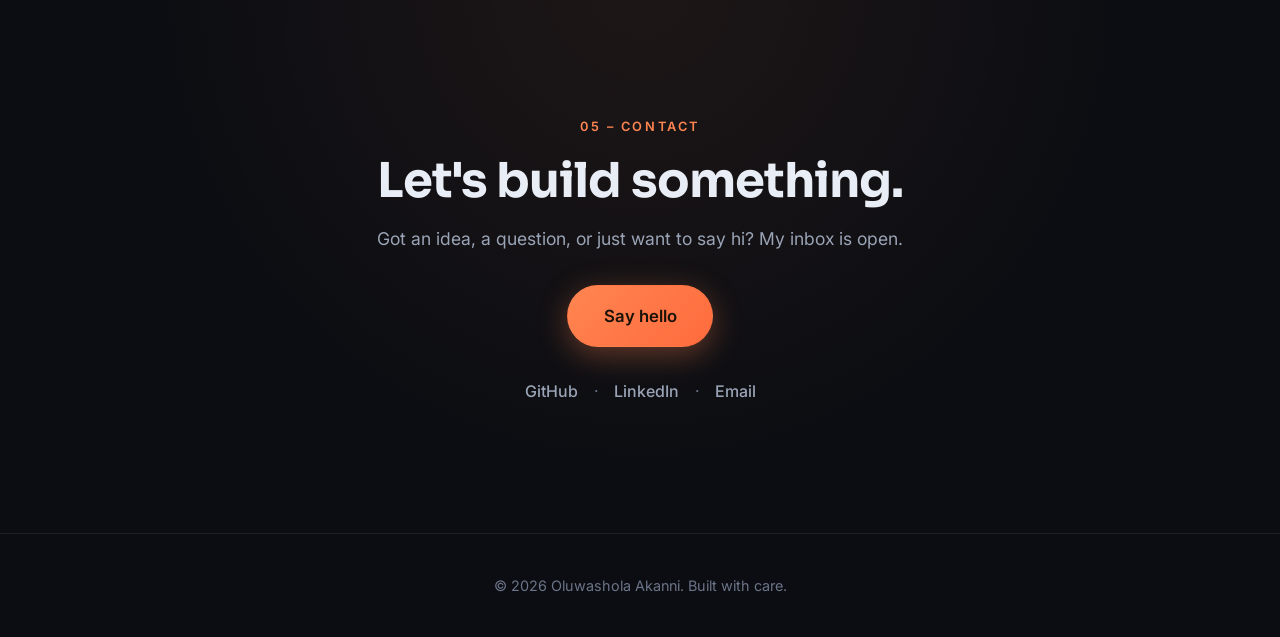
==== commit b9d4ea15: "feat: Add Experience section from real CV Add a timeline-style Experience section with real roles an" ====
--- a/index.html
+++ b/index.html
@@ -3,7 +3,7 @@
 <head>
   <meta charset="UTF-8" />
   <meta name="viewport" content="width=device-width, initial-scale=1.0" />
-  <meta name="description" content="Oluwashola Akanni — software engineer and builder. I design automation and developer tooling that makes shipping software effortless." />
+  <meta name="description" content="Oluwashola Akanni: software engineer and builder. I design automation and developer tooling that makes shipping software effortless." />
   <meta name="author" content="Oluwashola Akanni" />
 
   <!-- Open Graph / social preview -->
@@ -11,7 +11,7 @@
   <meta property="og:description" content="Software engineer and builder. I design automation and developer tooling." />
   <meta property="og:type" content="website" />
 
-  <title>Oluwashola Akanni — Software Engineer & Builder</title>
+  <title>Oluwashola Akanni: Software Engineer &amp; Builder</title>
 
   <link rel="preconnect" href="https://fonts.googleapis.com" />
   <link rel="preconnect" href="https://fonts.gstatic.com" crossorigin />
@@ -30,6 +30,7 @@
       <a href="#about">About</a>
       <a href="#work">What I Do</a>
       <a href="#projects">Projects</a>
+      <a href="#experience">Experience</a>
       <a href="#contact">Contact</a>
     </nav>
     <button class="nav__toggle" id="navToggle" aria-label="Toggle menu" aria-expanded="false">
@@ -63,7 +64,7 @@
   <section class="section about" id="about">
     <div class="section__inner">
       <div class="about__text reveal">
-        <span class="section__label">01 — About</span>
+        <span class="section__label">01 – About</span>
         <h2 class="section__title">I build tools that other builders love to use.</h2>
         <p>
           I'm a software engineer at Amazon, where I spend my days turning messy,
@@ -72,7 +73,7 @@
           quality-of-life improvements that quietly save teams hours every week.
         </p>
         <p>
-          I care about clarity — in code, in design, and in the way software feels
+          I care about clarity in code, in design, and in the way software feels
           to use. When something is complicated, I look for the version of it that
           isn't.
         </p>
@@ -103,7 +104,7 @@
   <section class="section work" id="work">
     <div class="section__inner section__inner--stack">
       <div class="section__head reveal">
-        <span class="section__label">02 — What I Do</span>
+        <span class="section__label">02 – What I Do</span>
         <h2 class="section__title">Turning friction into flow.</h2>
       </div>
       <div class="cards">
@@ -130,7 +131,7 @@
   <section class="section projects" id="projects">
     <div class="section__inner section__inner--stack">
       <div class="section__head reveal">
-        <span class="section__label">03 — Projects</span>
+        <span class="section__label">03 – Projects</span>
         <h2 class="section__title">Things I've been building.</h2>
       </div>
       <div class="projects__grid">
@@ -141,7 +142,7 @@
           </div>
           <div class="project__body">
             <h3>Pipeline Parity</h3>
-            <p>A monthly reporting system that tracks pipeline compliance across teams and surfaces the gaps that matter — automatically.</p>
+            <p>A monthly reporting system that tracks pipeline compliance across teams and automatically surfaces the gaps that matter.</p>
             <ul class="project__stack">
               <li>Python</li><li>Data pipelines</li><li>Reporting</li>
             </ul>
@@ -154,7 +155,7 @@
           </div>
           <div class="project__body">
             <h3>Pipeline Order</h3>
-            <p>Tooling around severity handling and proactive outreach — making sure the right issues get attention before they escalate.</p>
+            <p>Tooling around severity handling and proactive outreach, making sure the right issues get attention before they escalate.</p>
             <ul class="project__stack">
               <li>Automation</li><li>Ticketing</li><li>Ops</li>
             </ul>
@@ -167,9 +168,92 @@
           </div>
           <div class="project__body">
             <h3>Alarm-master</h3>
-            <p>A helper that brings clarity and consistency to noisy signals — small on the surface, quietly delightful in daily use.</p>
+            <p>A helper that brings clarity and consistency to noisy signals: small on the surface, quietly delightful in daily use.</p>
             <ul class="project__stack">
               <li>Automation</li><li>UX</li><li>Helper</li>
+            </ul>
+          </div>
+        </article>
+      </div>
+    </div>
+  </section>
+
+  <!-- Experience -->
+  <section class="section experience" id="experience">
+    <div class="section__inner section__inner--stack">
+      <div class="section__head reveal">
+        <span class="section__label">04 – Experience</span>
+        <h2 class="section__title">Where I've made an impact.</h2>
+      </div>
+      <div class="timeline">
+        <article class="tl-item reveal">
+          <div class="tl-item__marker" aria-hidden="true"></div>
+          <div class="tl-item__content">
+            <div class="tl-item__head">
+              <h3>Systems Development Engineer</h3>
+              <span class="tl-item__meta">Amazon Web Services (ESC) · Sept 2024 – Present</span>
+            </div>
+            <p>
+              Building and operating storage services (<strong>Amazon S3</strong> and
+              <strong>Amazon EFS</strong>) for the <strong>AWS European Sovereign Cloud</strong>,
+              delivering highly available, easy-to-use infrastructure for internal customers
+              across the EU. Security Guardian for my team.
+            </p>
+            <ul class="tl-item__wins">
+              <li>Deployed a Lambda-based patching optimiser that dropped red S3 hosts from ~8% to under 1%.</li>
+              <li>Built an AI agent that monitors host patching compliance and auto-alerts owners for proactive remediation across the fleet.</li>
+              <li>Led a cross-team pipeline parity initiative across 257+ pipelines, driving sovereign-cloud compliance from 48% to 68% in four months via outreach to 40+ service teams.</li>
+              <li>Built Python compliance tooling that cross-references deployment data against APIs to auto-identify closeable tickets, cutting manual review.</li>
+            </ul>
+            <ul class="tl-item__tags">
+              <li>S3</li><li>EFS</li><li>EUSC</li><li>Python</li><li>Lambda</li><li>Reliability</li>
+            </ul>
+          </div>
+        </article>
+
+        <article class="tl-item reveal">
+          <div class="tl-item__marker" aria-hidden="true"></div>
+          <div class="tl-item__content">
+            <div class="tl-item__head">
+              <h3>Cloud Project Lead (DevOps)</h3>
+              <span class="tl-item__meta">Standard Bank Group · Jul 2021 – Jan 2023</span>
+            </div>
+            <p>
+              Led the cloud migration for the bank's "@ease" product, moving five major
+              banking applications from monolith to event-driven microservices with Apache
+              Kafka using the Strangler pattern.
+            </p>
+            <ul class="tl-item__wins">
+              <li>Migrated 26 applications to the cloud, lifting uptime by 8%+ and improving system performance.</li>
+              <li>Built CI/CD pipelines in Jenkins, increasing deployment frequency by 50%.</li>
+              <li>Containerised workloads with Docker and Kubernetes, cutting resource usage by 20%.</li>
+              <li>Wrote Python automation that removed 29% of manual workload and raised reliability.</li>
+            </ul>
+            <ul class="tl-item__tags">
+              <li>AWS</li><li>Kafka</li><li>Kubernetes</li><li>Docker</li><li>Jenkins</li><li>Python</li>
+            </ul>
+          </div>
+        </article>
+
+        <article class="tl-item reveal">
+          <div class="tl-item__marker" aria-hidden="true"></div>
+          <div class="tl-item__content">
+            <div class="tl-item__head">
+              <h3>Cloud Operations Engineer</h3>
+              <span class="tl-item__meta">Equinix (MainOne) · May 2019 – Jun 2021</span>
+            </div>
+            <p>
+              Provisioned public, private, and hybrid cloud platforms, and led the migration
+              from on-premises VMs to Azure, managing Azure Stack with PowerShell and ARM
+              templates.
+            </p>
+            <ul class="tl-item__wins">
+              <li>Stood up infrastructure health monitoring with Prometheus and SolarWinds.</li>
+              <li>Authored cloud security and cryptography policy and process documentation.</li>
+              <li>Ran server and datacentre virtualisation across VMware, VMware NSX, and Hyper-V.</li>
+            </ul>
+            <ul class="tl-item__tags">
+              <li>Azure</li><li>PowerShell</li><li>Prometheus</li><li>VMware</li><li>Linux</li>
             </ul>
           </div>
         </article>
@@ -180,7 +264,7 @@
   <!-- Contact -->
   <section class="section contact" id="contact">
     <div class="section__inner contact__inner reveal">
-      <span class="section__label">04 — Contact</span>
+      <span class="section__label">05 – Contact</span>
       <h2 class="section__title">Let's build something.</h2>
       <p class="contact__lead">
         Got an idea, a question, or just want to say hi? My inbox is open.
--- a/styles.css
+++ b/styles.css
@@ -1,5 +1,5 @@
 /* ============================================================
-   Oluwashola Akanni — Personal Site
+   Oluwashola Akanni – Personal Site
    Modern dark theme, vanilla CSS, no build step
    ============================================================ */
 
@@ -219,6 +219,41 @@
 .project__body p { color: var(--fg-muted); font-size: 0.95rem; flex: 1; }
 .project__stack { list-style: none; display: flex; flex-wrap: wrap; gap: 0.5rem; }
 .project__stack li {
+  font-size: 0.75rem; color: var(--fg-muted); padding: 0.3rem 0.7rem;
+  border: 1px solid var(--border); border-radius: 999px;
+}
+
+/* ---------- Experience / Timeline ---------- */
+.timeline { position: relative; display: flex; flex-direction: column; gap: 1.5rem; }
+.timeline::before {
+  content: ""; position: absolute; left: 9px; top: 8px; bottom: 8px; width: 2px;
+  background: linear-gradient(180deg, var(--accent), transparent);
+}
+.tl-item { position: relative; display: flex; gap: 1.5rem; padding-left: 0; }
+.tl-item__marker {
+  flex: 0 0 auto; width: 20px; height: 20px; border-radius: 50%; margin-top: 6px;
+  background: var(--bg); border: 3px solid var(--accent); position: relative; z-index: 1;
+  box-shadow: 0 0 0 4px rgba(255,133,81,0.12);
+}
+.tl-item__content {
+  background: var(--bg-card); border: 1px solid var(--border); border-radius: var(--radius);
+  padding: 1.6rem 1.8rem; flex: 1; transition: transform 0.35s var(--ease), border-color 0.35s;
+}
+.tl-item__content:hover { transform: translateX(4px); border-color: rgba(255,133,81,0.4); }
+.tl-item__head { display: flex; flex-wrap: wrap; align-items: baseline; gap: 0.3rem 0.9rem; margin-bottom: 0.7rem; }
+.tl-item__head h3 { font-size: 1.25rem; }
+.tl-item__meta { font-size: 0.85rem; color: var(--accent); font-weight: 600; }
+.tl-item__content p { color: var(--fg-muted); font-size: 0.97rem; }
+.tl-item__content p strong { color: var(--fg); font-weight: 600; }
+.tl-item__wins { list-style: none; margin-top: 1rem; display: flex; flex-direction: column; gap: 0.55rem; }
+.tl-item__wins li {
+  position: relative; padding-left: 1.4rem; color: var(--fg-muted); font-size: 0.92rem;
+}
+.tl-item__wins li::before {
+  content: "▸"; position: absolute; left: 0; top: 0; color: var(--accent); font-size: 0.85rem;
+}
+.tl-item__tags { list-style: none; display: flex; flex-wrap: wrap; gap: 0.5rem; margin-top: 1rem; }
+.tl-item__tags li {
   font-size: 0.75rem; color: var(--fg-muted); padding: 0.3rem 0.7rem;
   border: 1px solid var(--border); border-radius: 999px;
 }
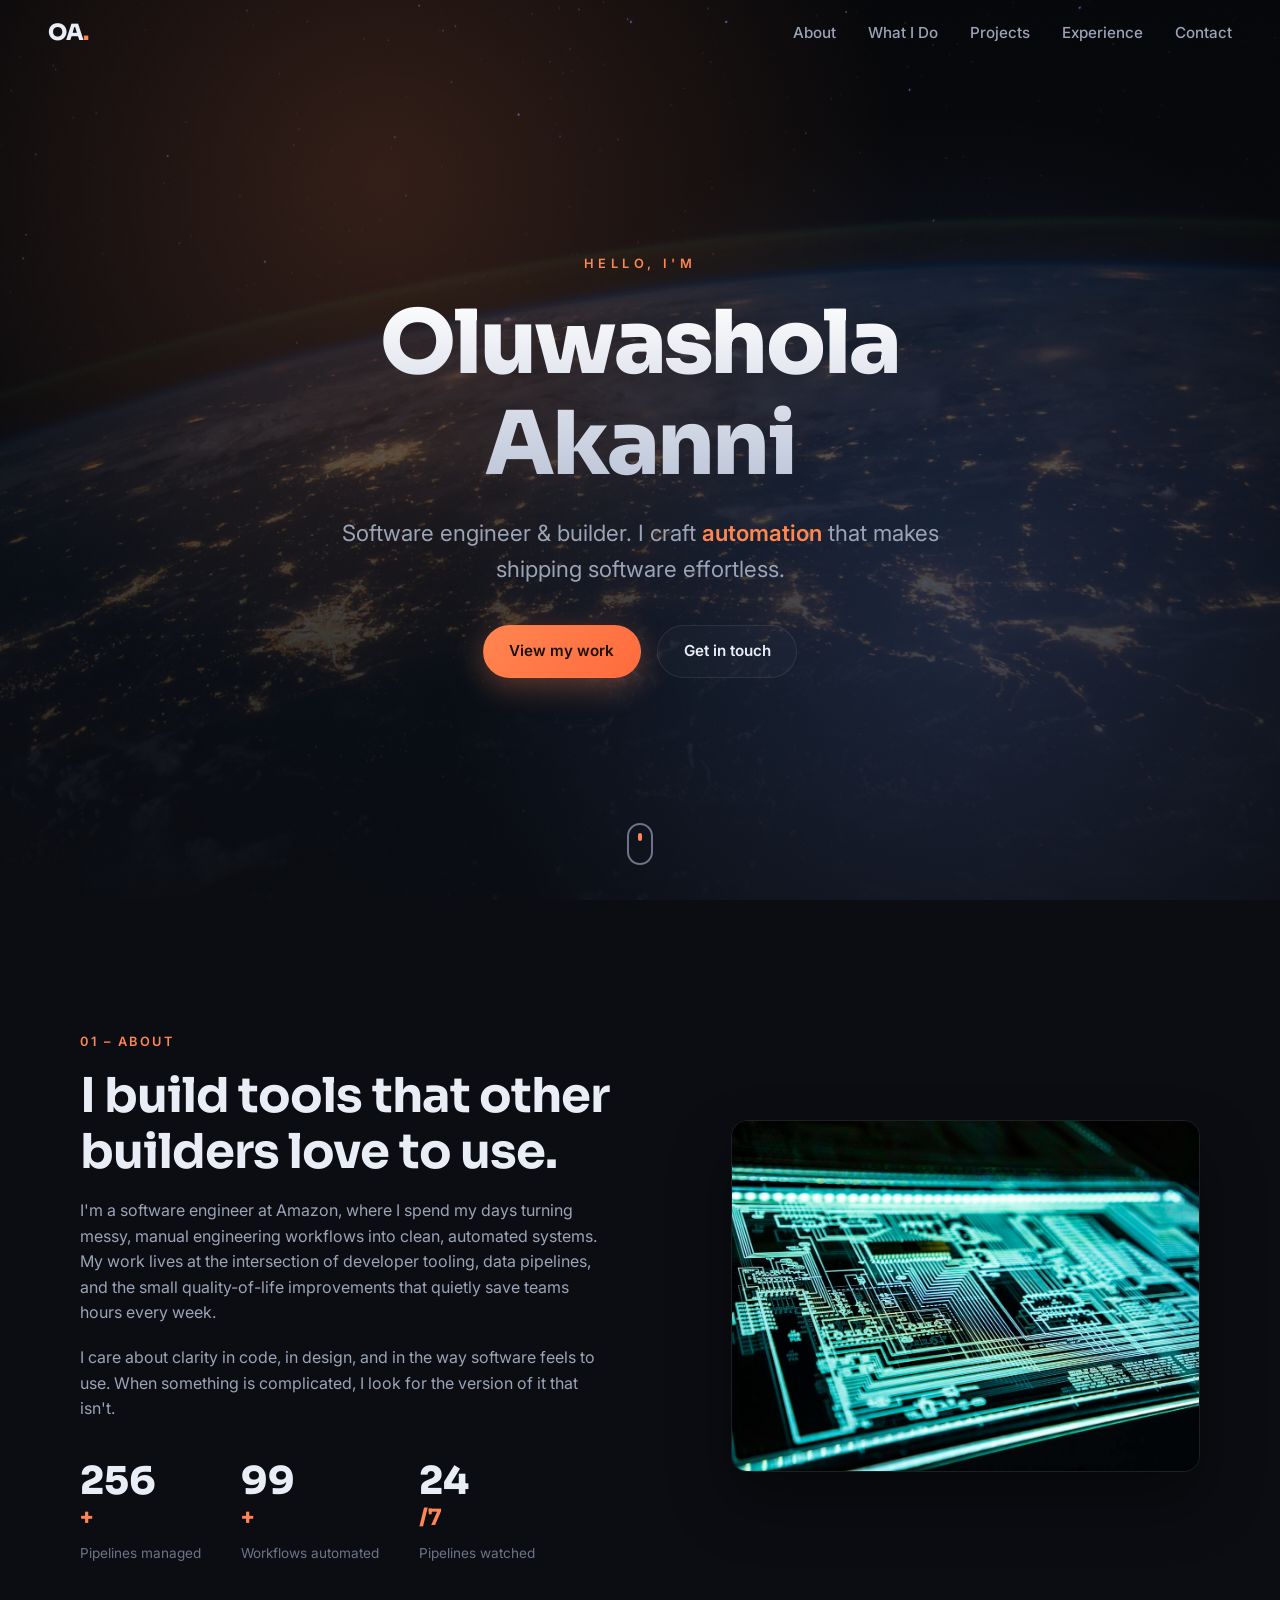
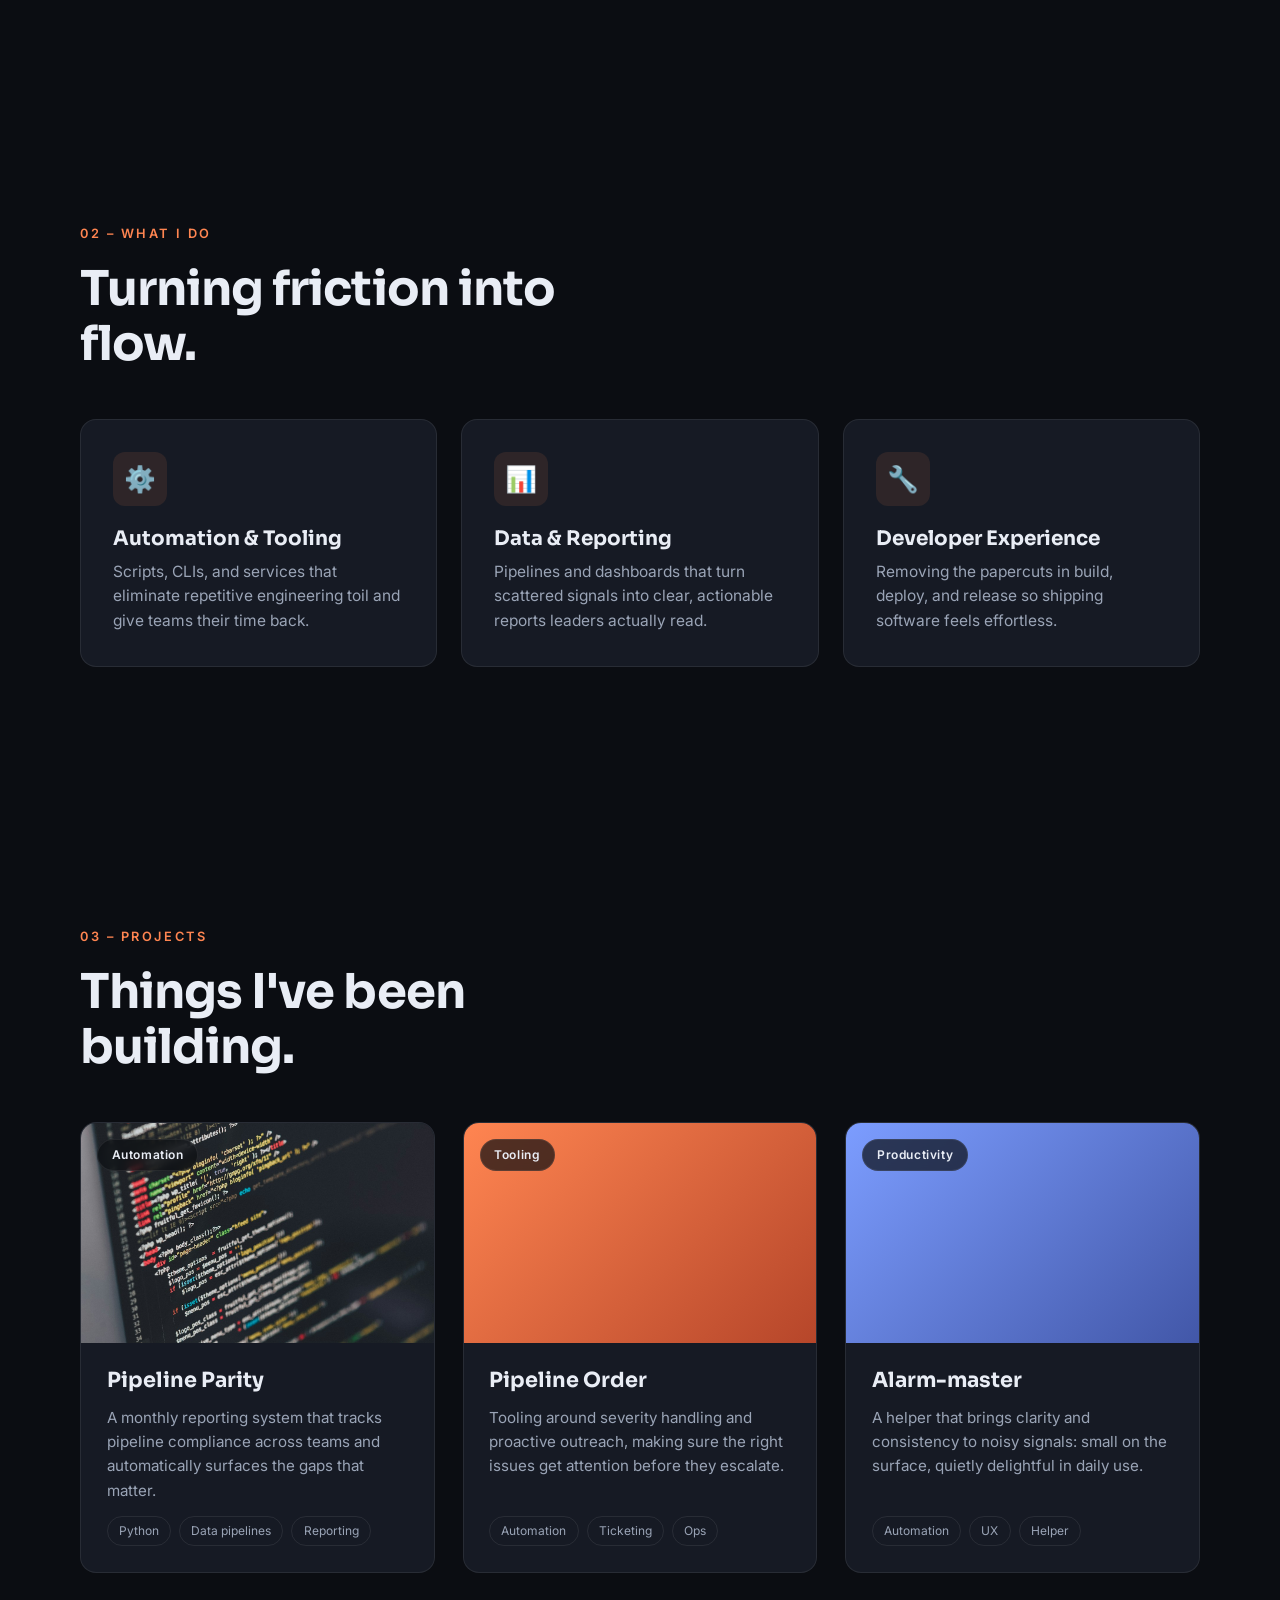
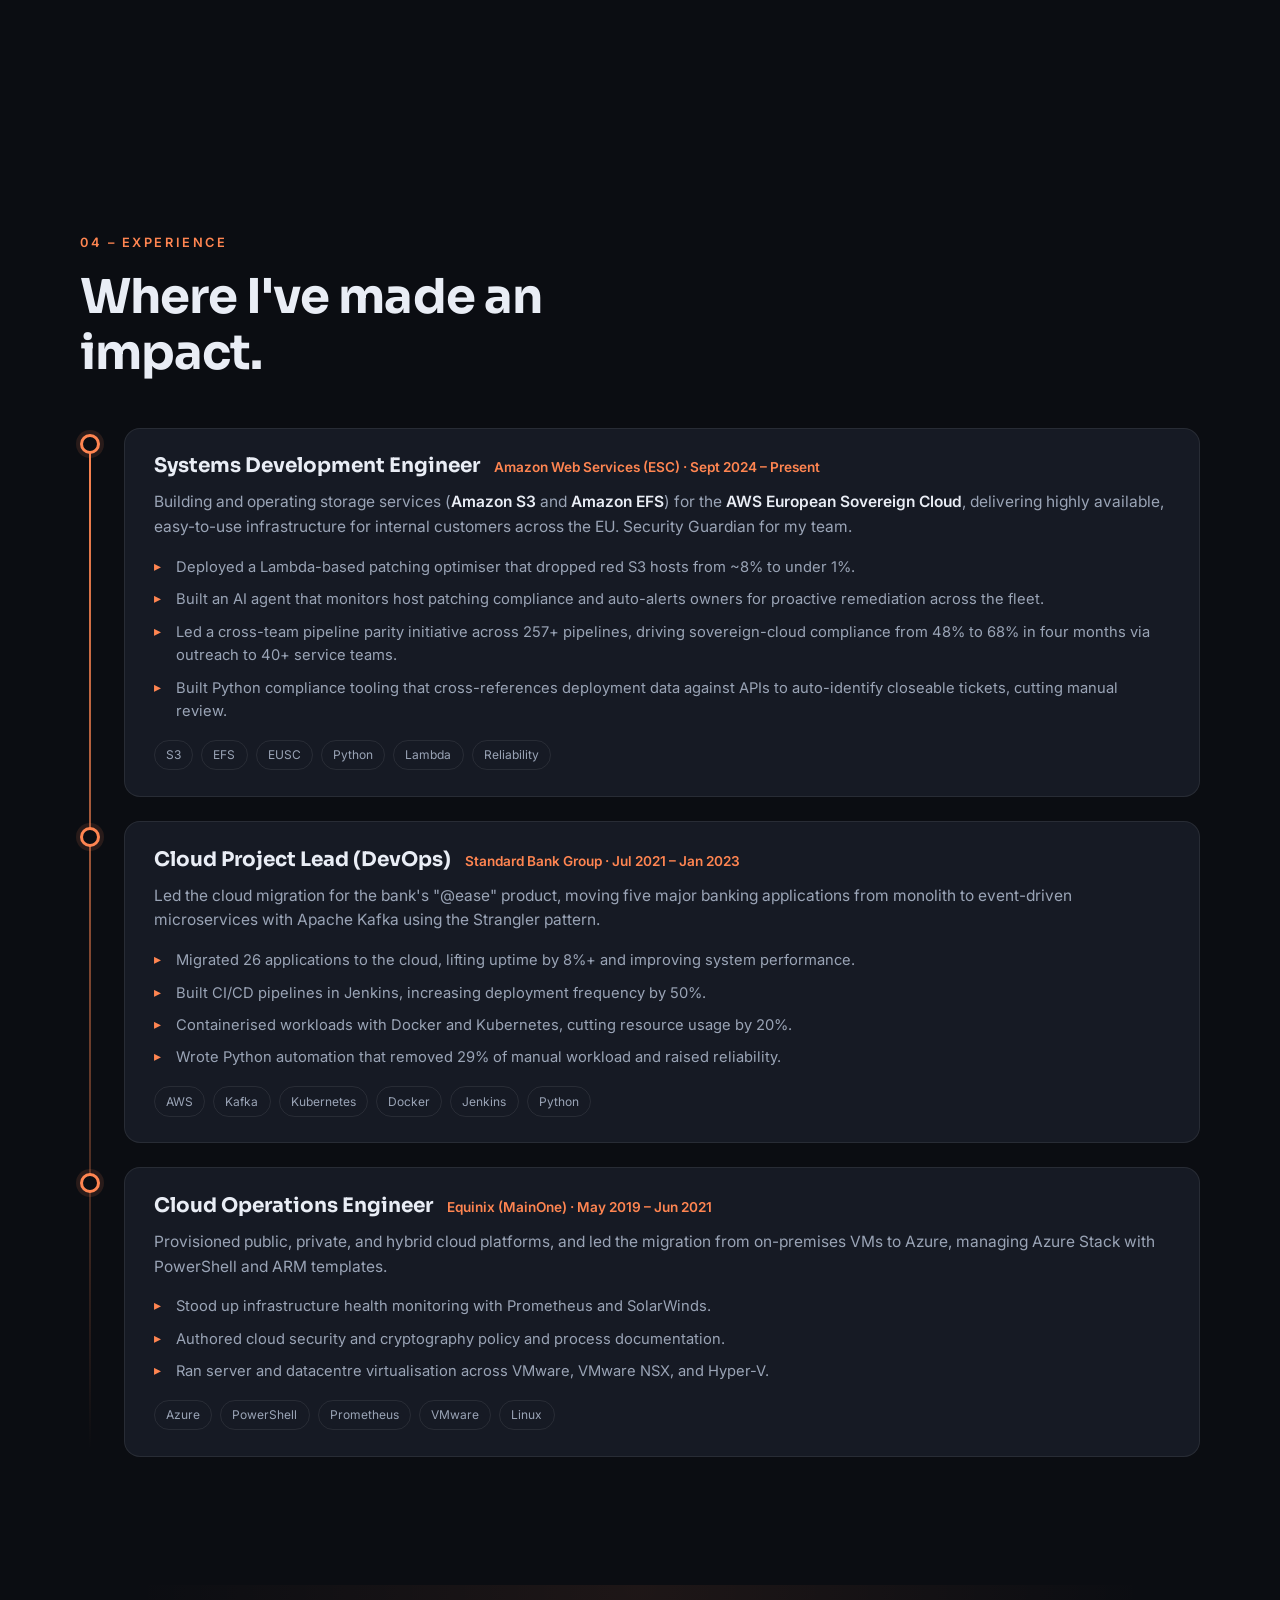
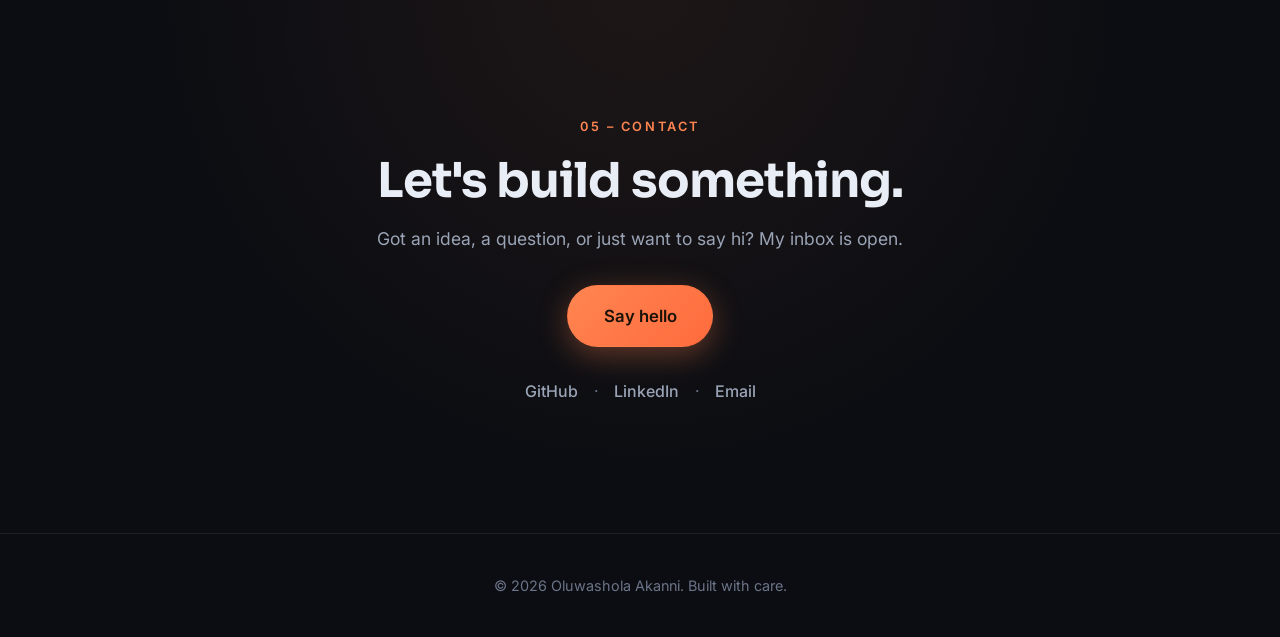
==== commit bad5d19e: "feat: Strengthen About stat (257+ pipelines managed) Replace the weaker '3 active projects' stat wit" ====
--- a/index.html
+++ b/index.html
@@ -79,8 +79,8 @@
         </p>
         <div class="about__stats">
           <div class="stat">
-            <span class="stat__num" data-count="3">0</span>
-            <span class="stat__label">Active projects</span>
+            <span class="stat__num" data-count="257">0</span><span class="stat__suffix">+</span>
+            <span class="stat__label">Pipelines managed</span>
           </div>
           <div class="stat">
             <span class="stat__num" data-count="100">0</span><span class="stat__suffix">+</span>
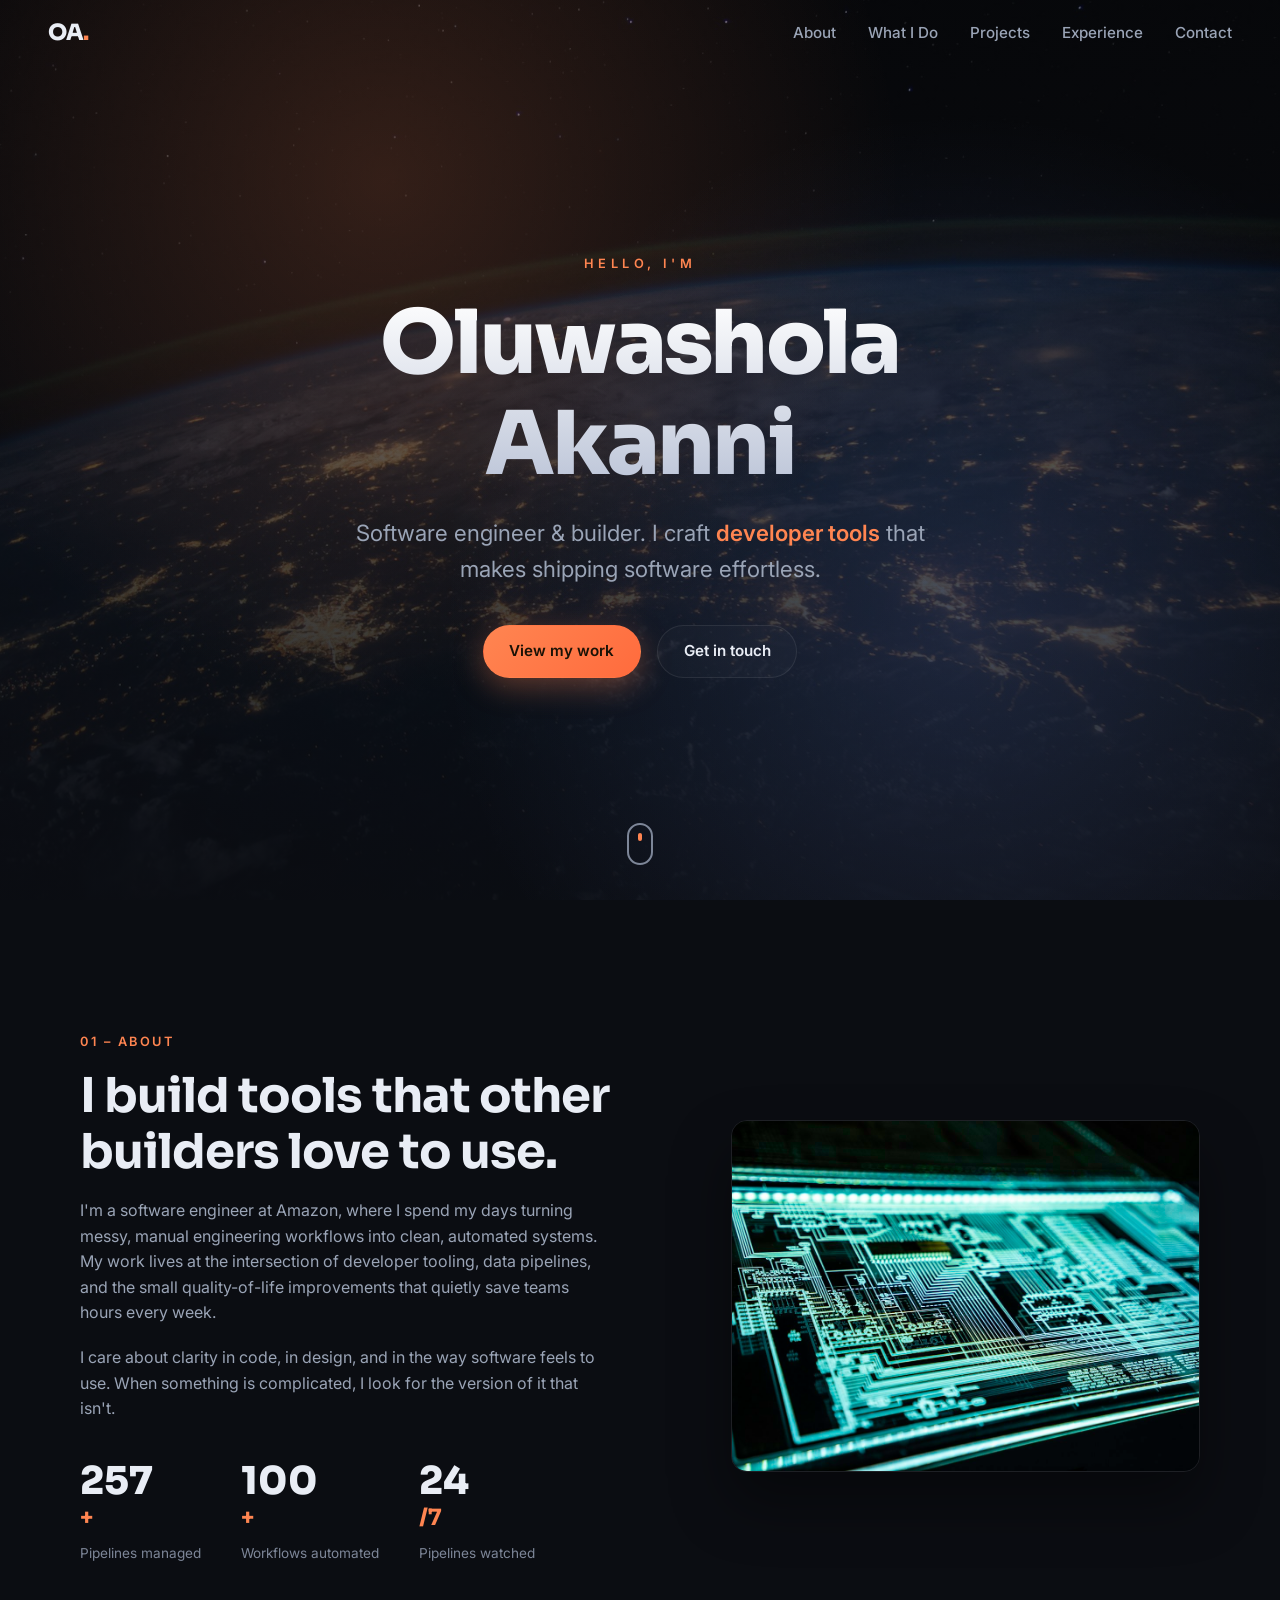
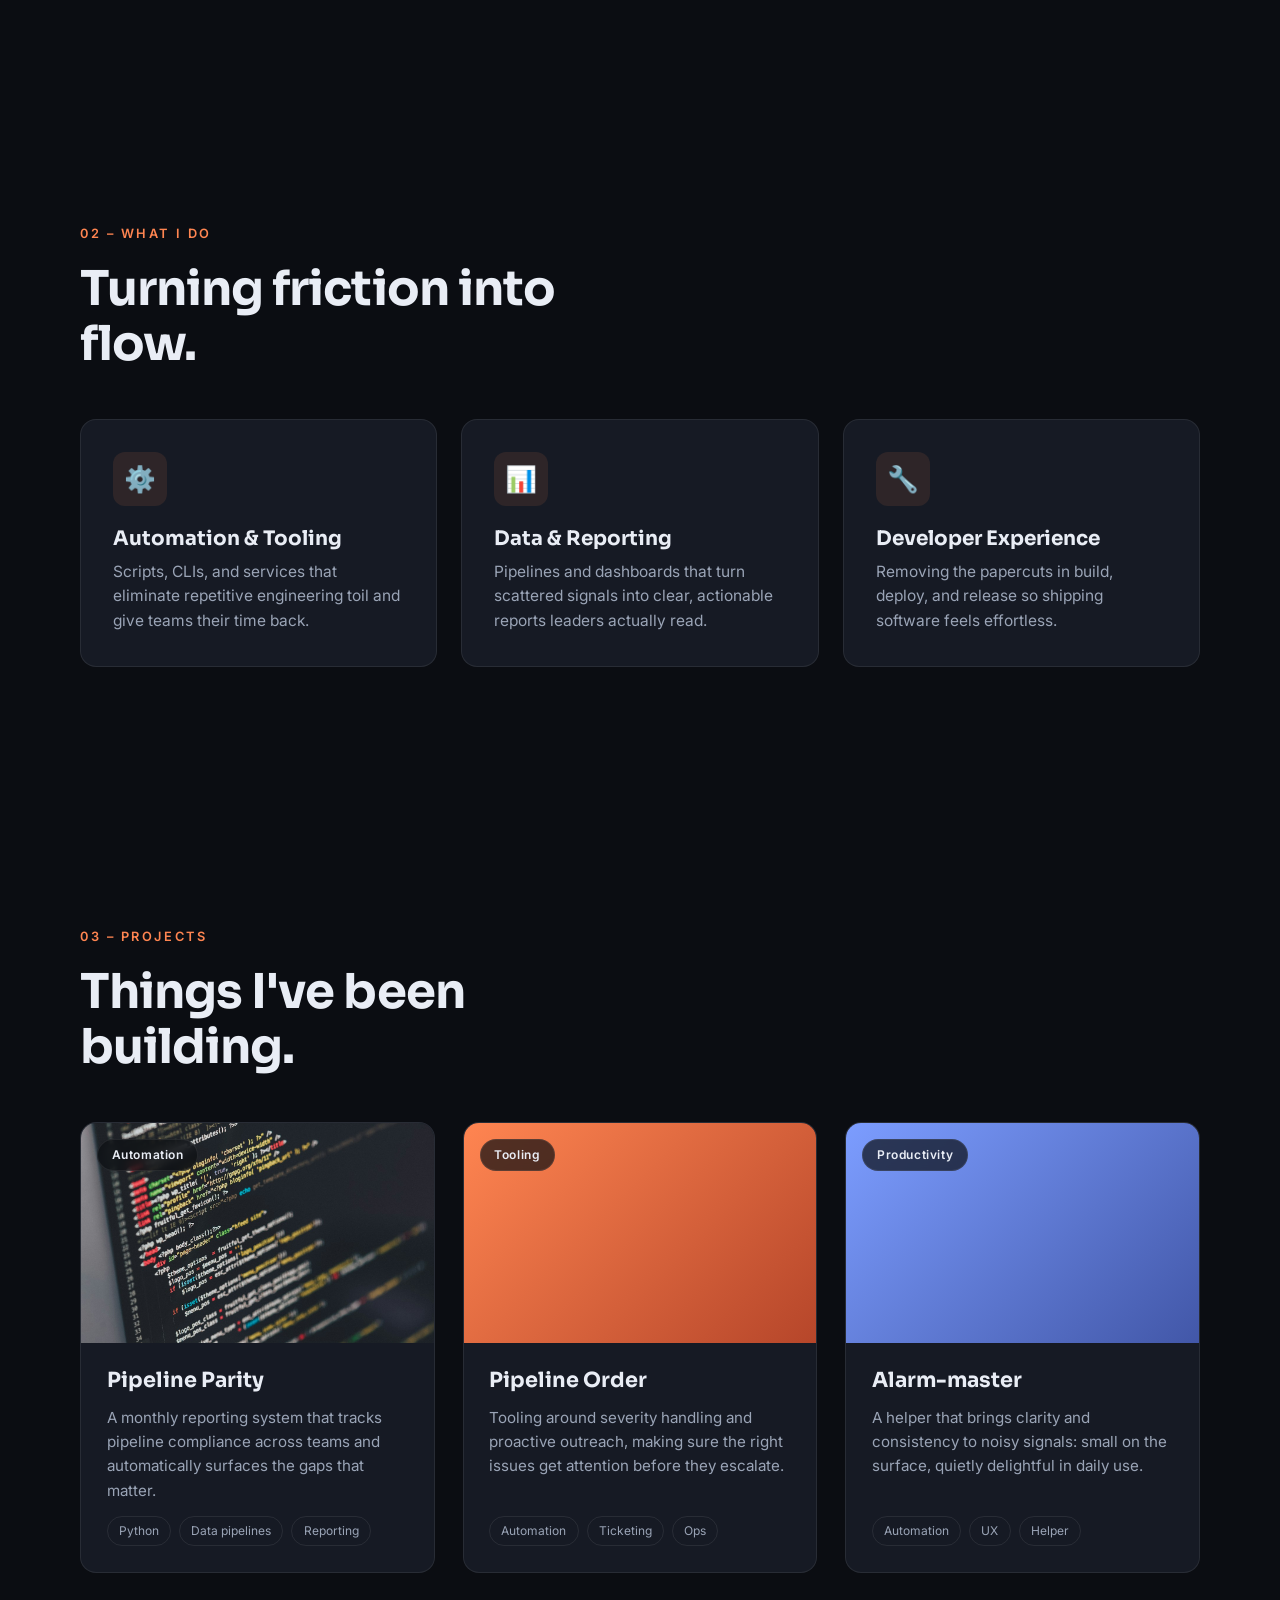
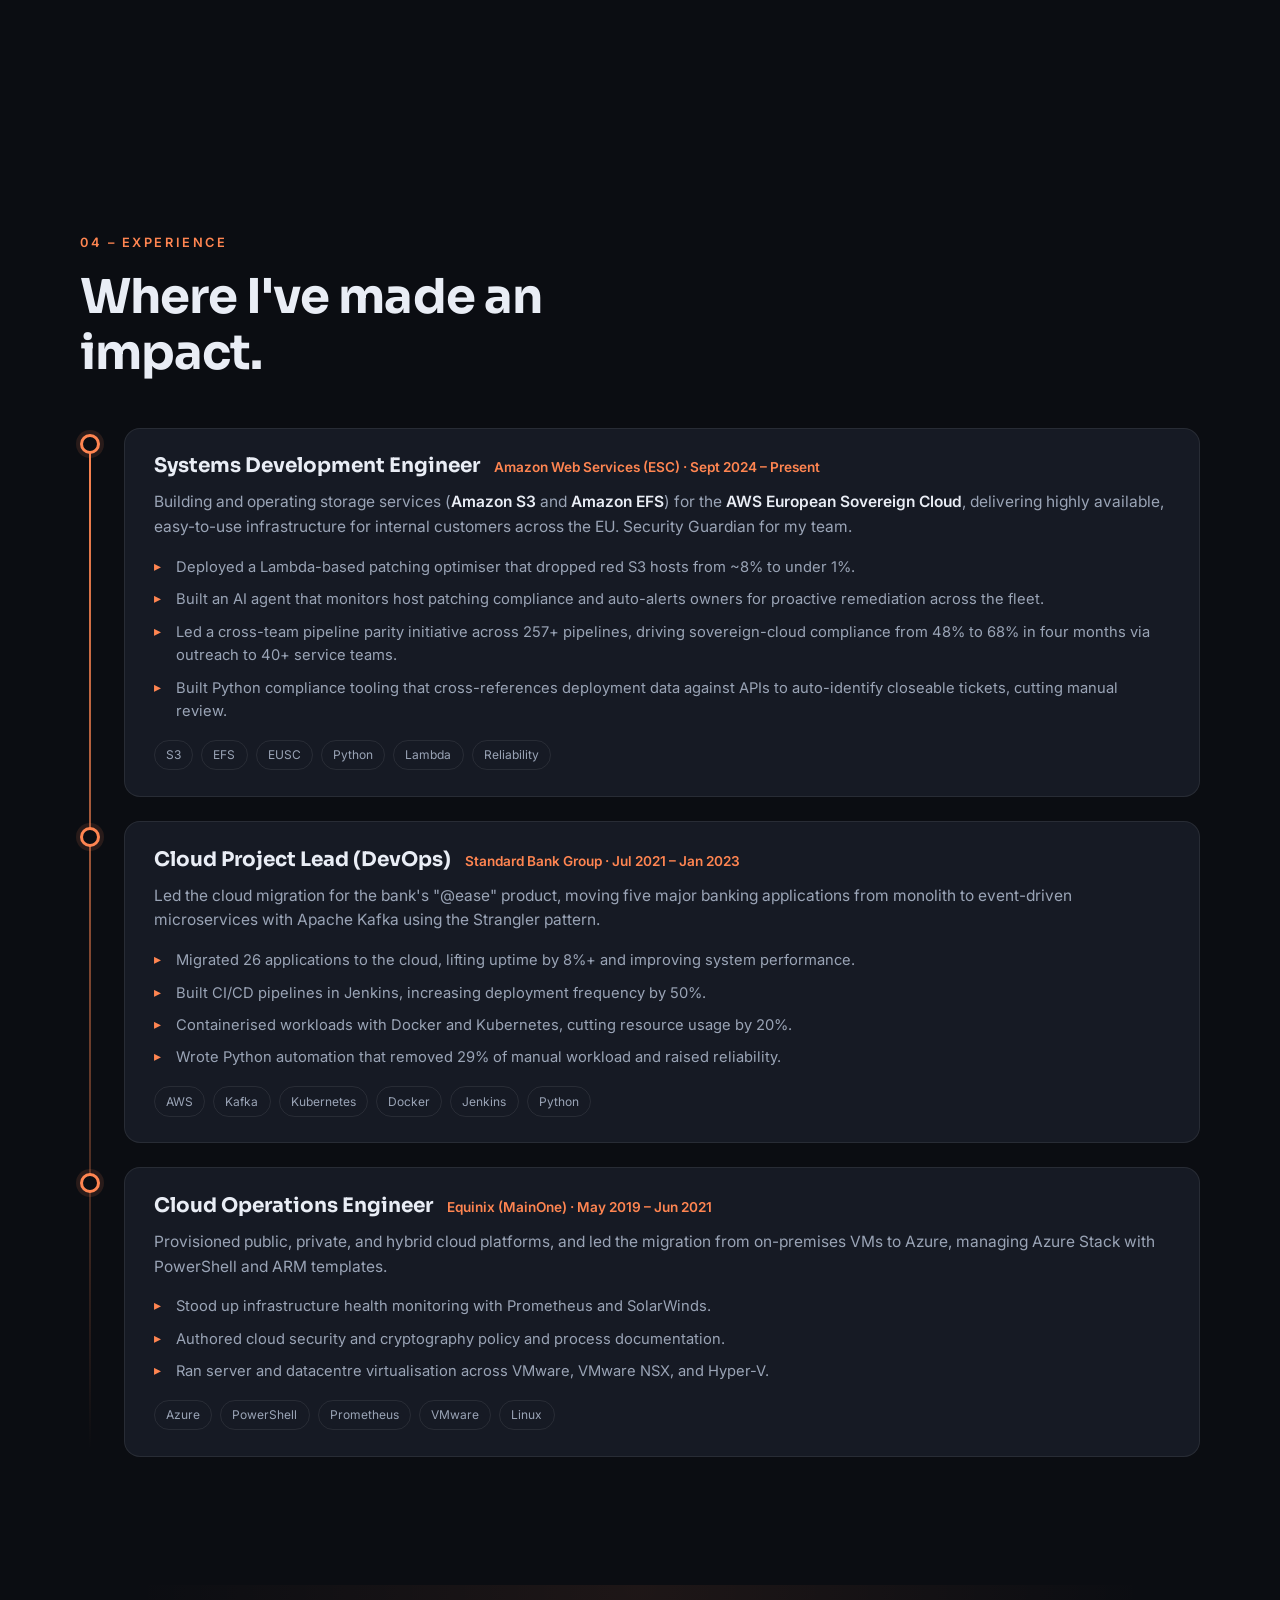
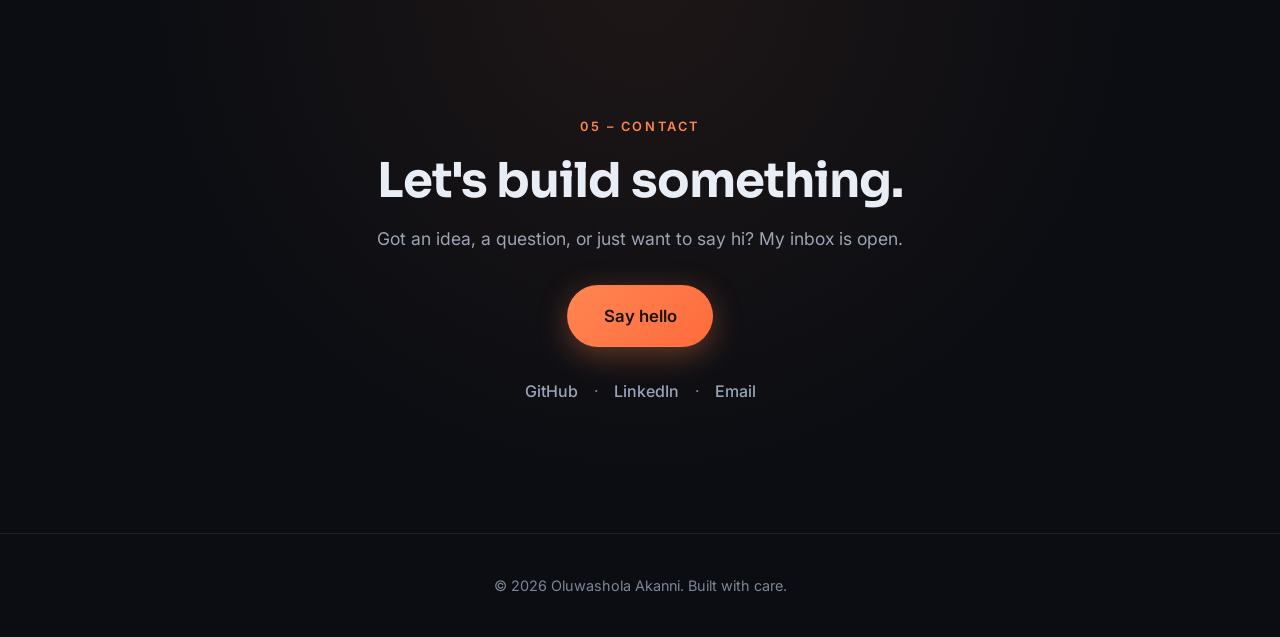
==== commit 7333d6c3: "fix: Improve accessibility and no-JS resilience - Bump --fg-dim to #7d8698 so dim text clears WCAG A" ====
--- a/index.html
+++ b/index.html
@@ -18,6 +18,25 @@
   <link href="https://fonts.googleapis.com/css2?family=Sora:wght@400;600;700;800&family=Inter:wght@400;500;600&display=swap" rel="stylesheet" />
 
   <link rel="stylesheet" href="styles.css" />
+
+  <!-- Fallback: without JS the reveal animation never runs, so force content visible
+       and turn the mobile drawer back into a plain inline nav. -->
+  <noscript>
+    <style>
+      .reveal { opacity: 1; transform: none; }
+      @media (max-width: 820px) {
+        .nav { flex-wrap: wrap; justify-content: center; gap: 0.75rem; }
+        .nav__links {
+          position: static; inset: auto; width: auto; transform: none;
+          visibility: visible; flex-direction: row; flex-wrap: wrap;
+          justify-content: center; background: none; border: 0;
+          padding: 0; gap: 1rem;
+        }
+        .nav__links a { font-size: 0.95rem; }
+        .nav__toggle { display: none; }
+      }
+    </style>
+  </noscript>
 </head>
 <body>
   <!-- Progress bar -->
@@ -281,7 +300,7 @@
   </section>
 
   <footer class="footer">
-    <p>© <span id="year"></span> Oluwashola Akanni. Built with care.</p>
+    <p>© <span id="year">2026</span> Oluwashola Akanni. Built with care.</p>
   </footer>
 
   <script src="script.js"></script>
--- a/styles.css
+++ b/styles.css
@@ -9,7 +9,7 @@
   --bg-card: #161a24;
   --fg: #e9edf5;
   --fg-muted: #9aa4b6;
-  --fg-dim: #6b7488;
+  --fg-dim: #7d8698; /* 5.25:1 on --bg, clears WCAG AA for normal text */
   --accent: #ff8551;
   --accent-2: #7c9dff;
   --accent-glow: rgba(255, 133, 81, 0.35);
@@ -21,7 +21,11 @@
 
 * { box-sizing: border-box; margin: 0; padding: 0; }
 
-html { scroll-behavior: smooth; }
+html {
+  scroll-behavior: smooth;
+  /* keep anchored headings clear of the fixed nav */
+  scroll-padding-top: 96px;
+}
 
 body {
   font-family: "Inter", -apple-system, BlinkMacSystemFont, sans-serif;
@@ -35,6 +39,12 @@
 h1, h2, h3, .nav__brand { font-family: "Sora", sans-serif; line-height: 1.15; }
 
 a { color: inherit; text-decoration: none; }
+
+:focus-visible {
+  outline: 2px solid var(--accent);
+  outline-offset: 3px;
+  border-radius: 4px;
+}
 
 img { display: block; max-width: 100%; }
 
@@ -283,10 +293,18 @@
   .nav__links {
     position: fixed; inset: 0 0 0 auto; width: min(75vw, 320px);
     background: var(--bg-elevated); flex-direction: column; justify-content: center;
-    gap: 2rem; padding: 2rem; transform: translateX(100%); transition: transform 0.4s var(--ease);
+    gap: 2rem; padding: 2rem; transform: translateX(100%);
+    /* visibility keeps the closed drawer out of the tab order and a11y tree;
+       delaying it lets the slide-out animation finish first */
+    visibility: hidden;
+    transition: transform 0.4s var(--ease), visibility 0s linear 0.4s;
     border-left: 1px solid var(--border);
   }
-  .nav__links.is-open { transform: translateX(0); }
+  .nav__links.is-open {
+    transform: translateX(0);
+    visibility: visible;
+    transition: transform 0.4s var(--ease), visibility 0s linear 0s;
+  }
   .nav__links a { font-size: 1.2rem; }
   .nav__toggle { display: flex; z-index: 95; }
   .nav__toggle.is-open span:nth-child(1) { transform: translateY(7px) rotate(45deg); }
@@ -299,4 +317,5 @@
 @media (prefers-reduced-motion: reduce) {
   *, *::before, *::after { animation: none !important; transition: none !important; }
   .reveal { opacity: 1; transform: none; }
-}
+  html { scroll-behavior: auto; }
+}
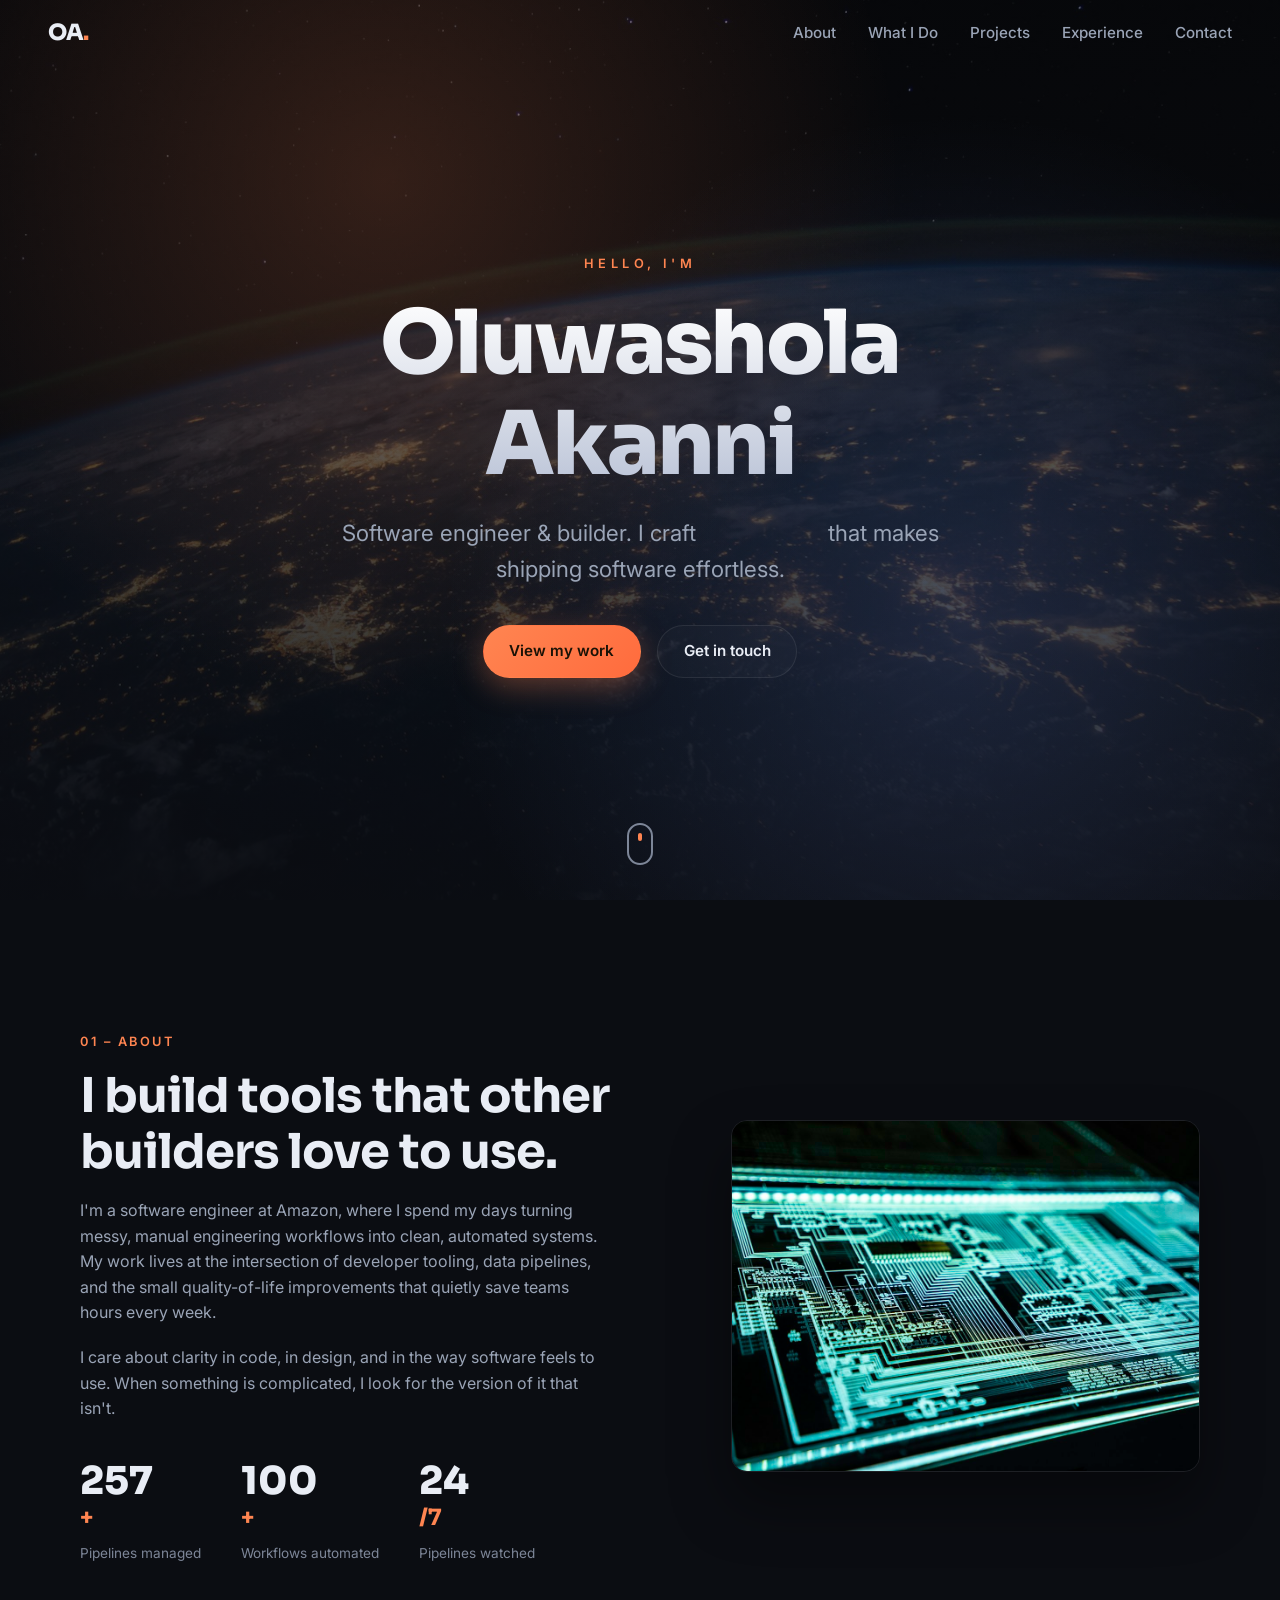
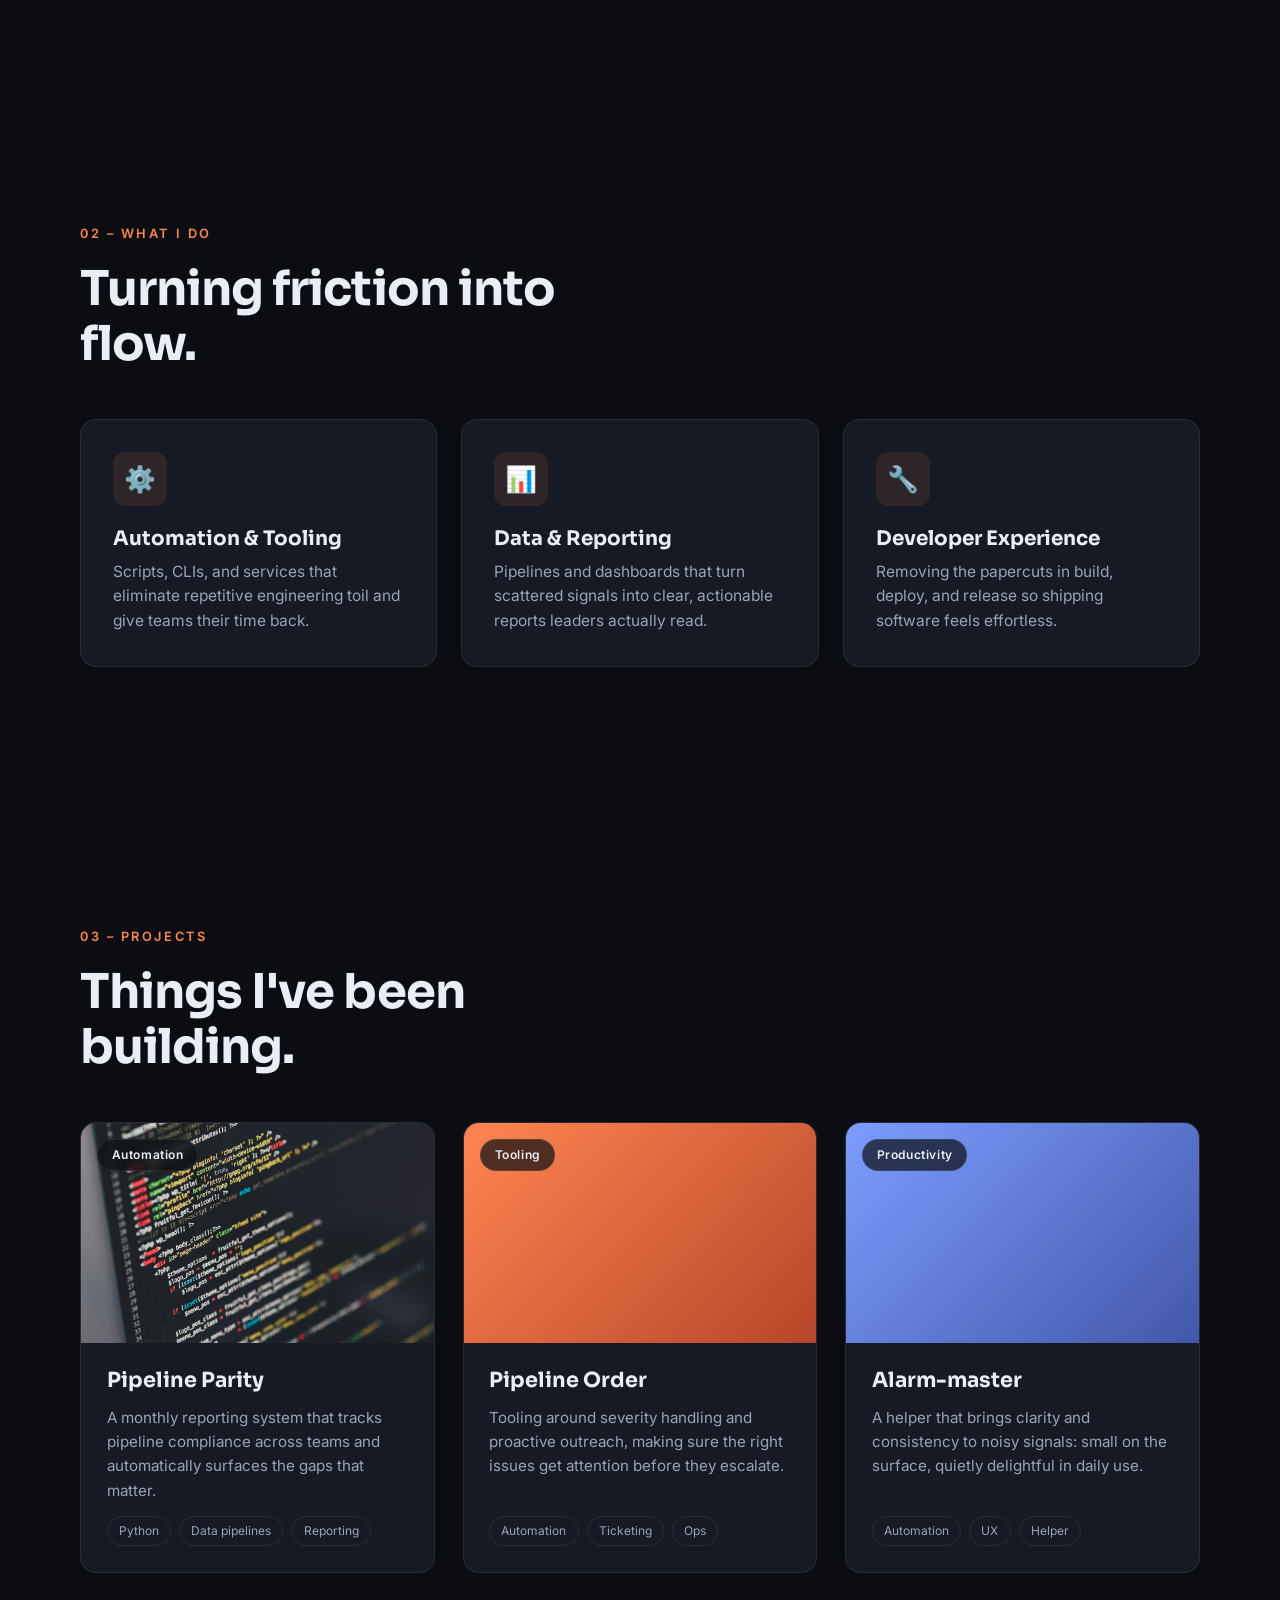
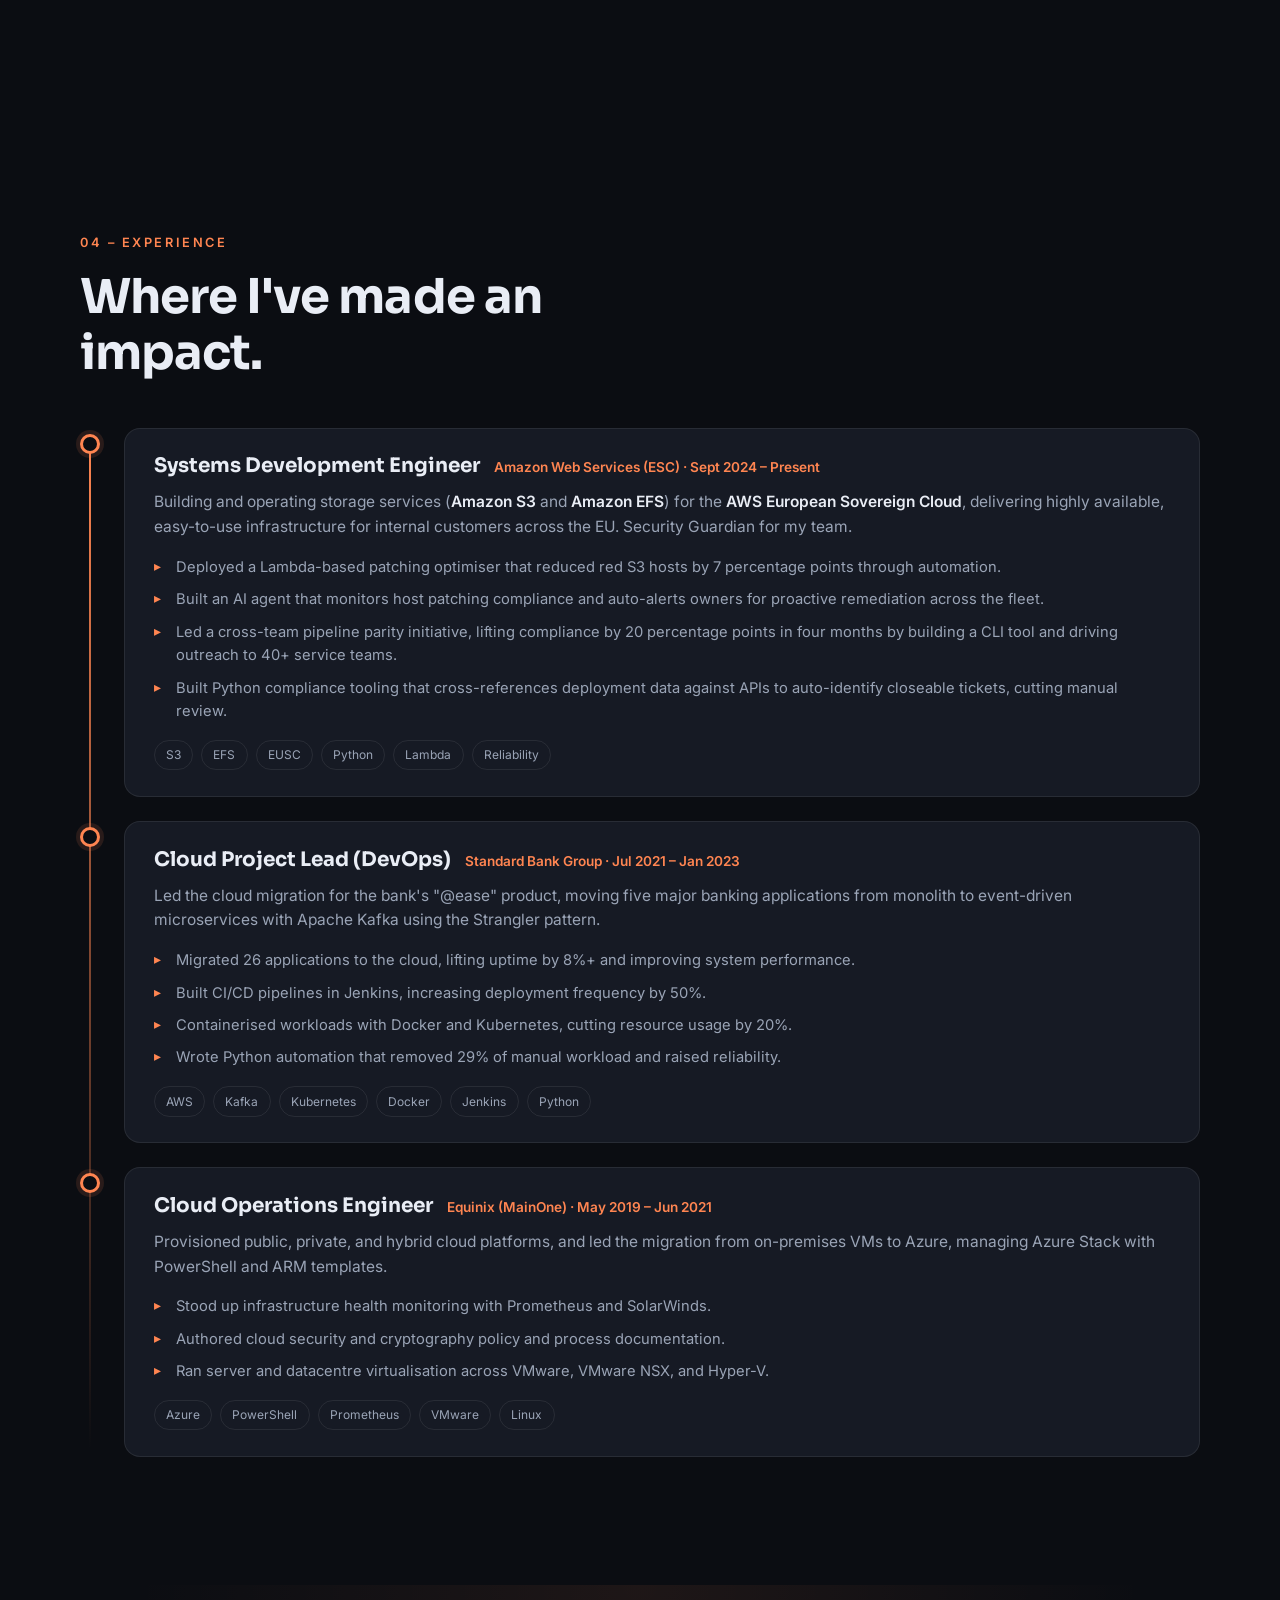
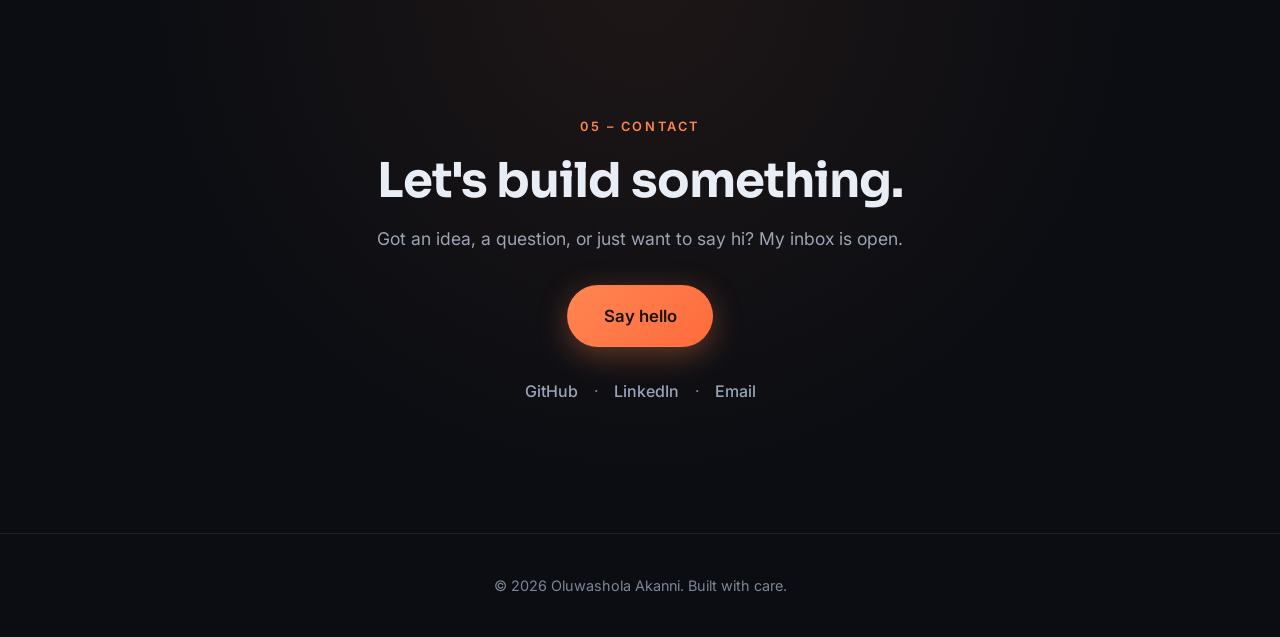
==== commit 2cb0bff2: "content: Remove internal baselines from Experience metrics State impact as deltas (7pp red-host redu" ====
--- a/index.html
+++ b/index.html
@@ -219,9 +219,9 @@
               across the EU. Security Guardian for my team.
             </p>
             <ul class="tl-item__wins">
-              <li>Deployed a Lambda-based patching optimiser that dropped red S3 hosts from ~8% to under 1%.</li>
+              <li>Deployed a Lambda-based patching optimiser that reduced red S3 hosts by 7 percentage points through automation.</li>
               <li>Built an AI agent that monitors host patching compliance and auto-alerts owners for proactive remediation across the fleet.</li>
-              <li>Led a cross-team pipeline parity initiative across 257+ pipelines, driving sovereign-cloud compliance from 48% to 68% in four months via outreach to 40+ service teams.</li>
+              <li>Led a cross-team pipeline parity initiative, lifting compliance by 20 percentage points in four months by building a CLI tool and driving outreach to 40+ service teams.</li>
               <li>Built Python compliance tooling that cross-references deployment data against APIs to auto-identify closeable tickets, cutting manual review.</li>
             </ul>
             <ul class="tl-item__tags">
